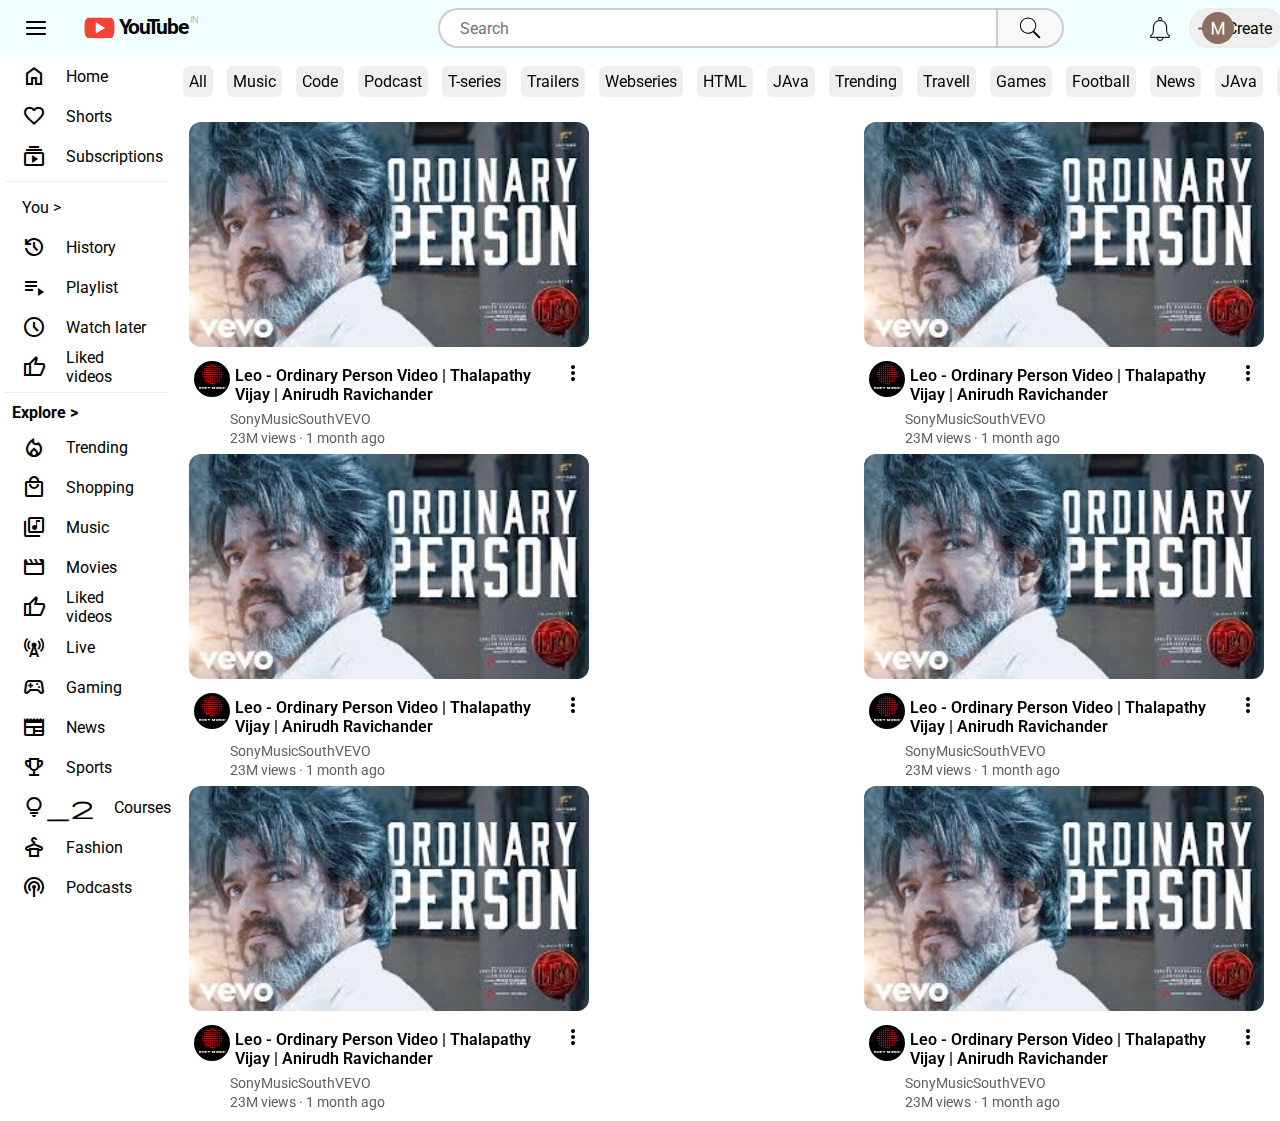
==== index.html @ 0ea6eb8e "first commit" ====
<!DOCTYPE html>
<html lang="en">

<head>
    <meta charset="UTF-8">
    <meta name="viewport" content="width=device-width, initial-scale=1.0">
    <title>Youtube</title>
    <link rel="stylesheet" href="style.css">
    <link href="https://fonts.googleapis.com/css2?family=Roboto:wght@400;700&display=swap" rel="stylesheet">
    <link href="https://fonts.googleapis.com/css2?family=Material+Symbols+Outlined" rel="stylesheet" />

</head>

<body>
    <header>
        <div class="header-top">
            <div class="menu-top">
                <img id="menu-icon" src="images/icons8-menu.svg" alt="menu-icon">
            </div>
            <div class="logo-top">
                <img id="yt-logo-top" src="images/youtube.svg" alt="Youtube">
                <div class="text-yt">
                    <span class="logo-text">Y</span>
                    <span class="logo-char logo-text">ou</span>
                    <span class="logo-char logo-text">T</span>
                    <div class="logo-char logo-text">ube</div>
                    <sup class="logo-text logo-text" id="logo-text-sup">IN</sup>
                </div>
            </div>
            <div class="search-field">
                <form>
                    <input class="search-box" type="input" name="search-box" placeholder="Search">
                    <input class="search-box-icon" type="input" name="search-box-icon" readonly="readonly">
                </form>
            </div>
            <div class="top-btn">
                <form>
                    <input class="voice-search-btn" type="button">
                </form>
            </div>
            <div class="top-btn create-btn-top">
                <button class="create-btn">Create</button>
            </div>
            <div class="top-btn" id="bell-icon">
                <img class="bell-icon" src="images/bell.png" alt="Bell Icon">
            </div>
            <div class="top-btn" id="profile-btn-pos">
                <input class="profile-btn" type="button">
            </div>
        </div>
    </header>

    <div class="main-body">
        <div class="side-bar">
            <div class="side-catogories">
                <div class="side-catogory">
                    <span class="material-symbols-outlined">
                        home
                    </span>
                    <span>Home</span>
                </div>
                <div class="side-catogory">
                    <span class="material-symbols-outlined">
                        favorite
                    </span>
                    <span>Shorts</span>
                </div>
                <div class="side-catogory">
                    <span class="material-symbols-outlined">
                        subscriptions
                    </span>
                    <span>Subscriptions</span>
                </div>
            </div>
            <!-- </div> -->
            </section>
            <hr />
            <!-- <div class="side-bar"> -->
            <div class="side-catogories">
                <div class="side-catogory">
                    <span>You ></span>
                </div>
                <div class="side-catogory">
                    <span class="material-symbols-outlined">
                        history
                    </span>
                    <span>History</span>
                </div>
                <div class="side-catogory">
                    <span class="material-symbols-outlined">
                        playlist_play
                    </span>
                    <span>Playlist</span>
                </div>
                <div class="side-catogory">
                    <span class="material-symbols-outlined">
                        schedule
                    </span>
                    <span>Watch later</span>
                </div>
                <div class="side-catogory">
                    <span class="material-symbols-outlined">
                        thumb_up
                    </span>
                    <span>Liked videos</span>
                </div>
            </div>
            <hr />
            <h4 class="side-title">Explore ></h4>
            <div class="side-catogories">
                <div class="side-catogory">
                    <span class="material-symbols-outlined">
                        local_fire_department
                    </span>
                    <span>Trending </span>
                </div>
                <div class="side-catogory">
                    <span class="material-symbols-outlined">
                        local_mall
                    </span>
                    <span>Shopping</span>
                </div>
                <div class="side-catogory">
                    <span class="material-symbols-outlined">
                        library_music
                    </span>
                    <span>Music</span>
                </div>
                <div class="side-catogory">
                    <span class="material-symbols-outlined">
                        movie
                    </span>
                    <span>Movies</span>
                </div>
                <div class="side-catogory">
                    <span class="material-symbols-outlined">
                        thumb_up
                    </span>
                    <span>Liked videos</span>
                </div>
                <div class="side-catogory">
                    <span class="material-symbols-outlined">
                        cell_tower
                    </span>
                    <span>Live</span>
                </div>
                <div class="side-catogory">
                    <span class="material-symbols-outlined">
                        sports_esports
                    </span>
                    <span>Gaming</span>
                </div>
                <div class="side-catogory">
                    <span class="material-symbols-outlined">
                        newspaper
                    </span>
                    <span>News</span>
                </div>
                <div class="side-catogory">
                    <span class="material-symbols-outlined">
                        trophy
                    </span>
                    <span>Sports</span>
                </div>
                <div class="side-catogory">
                    <span class="material-symbols-outlined">
                        lightbulb_2
                    </span>
                    <span>Courses</span>
                </div>
                <div class="side-catogory">
                    <span class="material-symbols-outlined">
                        styler
                    </span>
                    <span>Fashion</span>
                </div>
                <div class="side-catogory">
                    <span class="material-symbols-outlined">
                        podcasts
                    </span>
                    <span>Podcasts</span>
                </div>
            </div>
        </div>
        <div class="right-main">
            <div class="reccomentation">
                <button class="recc-text">
                    <label for="">All</label>
                </button>
                <button class="recc-text">
                    <label for="">Music</label>
                </button>
                <button class="recc-text">
                    <label for="">Code</label>
                </button>
                <button class="recc-text">
                    <label for="">Podcast</label>
                </button>
                <button class="recc-text">
                    <label for="">T-series</label>
                </button>
                <button class="recc-text">
                    <label for="">Trailers</label>
                </button>
                <button class="recc-text">
                    <label for="">Webseries</label>
                </button>
                <button class="recc-text">
                    <label for="">HTML</label>
                </button>
                <button class="recc-text">
                    <label for="">JAva</label>
                </button>
                <button class="recc-text">
                    <label for="">Trending</label>
                </button>
                <button class="recc-text">
                    <label for="">Travell</label>
                </button>
                <button class="recc-text">
                    <label for="">Games</label>
                </button>
                <button class="recc-text">
                    <label for="">Football</label>
                </button>
                <button class="recc-text">
                    <label for="">News</label>
                </button>
                <button class="recc-text">
                    <label for="">JAva</label>
                </button>
                <button class="recc-text">
                    <label for="">Trending</label>
                </button>
                <button class="recc-text">
                    <label for="">Travell</label>
                </button>
                <button class="recc-text">
                    <label for="">Games</label>
                </button>
                <button class="recc-text">
                    <label for="">Football</label>
                </button>
                <button class="recc-text">
                    <label for="">News</label>
                </button>
            </div>
            <div class="video-main">
                <div class="video-box">
                    <div class="video-thumbnail">
                        <img class="thumbnail" src="images/leo_ord-thumb.jpeg" alt="">
                    </div>
                    <div class="video-description">
                        <div class="video-desc-profile">
                            <img class="channel-icon-video" src="images/sony-prof.jpg" alt="">
                        </div>
                        <div class="video-desc-sec">
                            <div class="video-desc-row1">
                                <div class="title-video">
                                    <span class="title-txt">
                                        Leo - Ordinary Person Video | Thalapathy Vijay | Anirudh Ravichander
                                    </span>
                                </div>
                                <span class="material-symbols-outlined">
                                    more_vert
                                </span>
                            </div>
                            <div class="channel-name-div">
                                <span class="channel-name desc-below">
                                    SonyMusicSouthVEVO
                                </span>
                                <span class="channel-tooltip">
                                    SonyMusicSouthVEVO
                                </span>
                            </div>
                            <div>
                                <span class="view-count desc-below">
                                    23M views
                                </span>
                                <span class="desc-below">
                                    &middot
                                </span>
                                <span class="video-date desc-below">
                                    1 month ago
                                </span>
                            </div>
                        </div>
                    </div>
                </div>
                <div class="video-box">
                    <div class="video-thumbnail">
                        <img class="thumbnail" src="images/leo_ord-thumb.jpeg" alt="">
                    </div>
                    <div class="video-description">
                        <div class="video-desc-profile">
                            <img class="channel-icon-video" src="images/sony-prof.jpg" alt="">
                        </div>
                        <div class="video-desc-sec">
                            <div class="video-desc-row1">
                                <div class="title-video">
                                    <span class="title-txt">
                                        Leo - Ordinary Person Video | Thalapathy Vijay | Anirudh Ravichander
                                    </span>
                                </div>
                                <span class="material-symbols-outlined">
                                    more_vert
                                </span>
                            </div>
                            <div class="channel-name-div">
                                <span class="channel-name desc-below">
                                    SonyMusicSouthVEVO
                                </span>
                                <span class="channel-tooltip">
                                    SonyMusicSouthVEVO
                                </span>
                            </div>
                            <div>
                                <span class="view-count desc-below">
                                    23M views
                                </span>
                                <span class="desc-below">
                                    &middot
                                </span>
                                <span class="video-date desc-below">
                                    1 month ago
                                </span>
                            </div>
                        </div>
                    </div>
                </div>
                <div class="video-box">
                    <div class="video-thumbnail">
                        <img class="thumbnail" src="images/leo_ord-thumb.jpeg" alt="">
                    </div>
                    <div class="video-description">
                        <div class="video-desc-profile">
                            <img class="channel-icon-video" src="images/sony-prof.jpg" alt="">
                        </div>
                        <div class="video-desc-sec">
                            <div class="video-desc-row1">
                                <div class="title-video">
                                    <span class="title-txt">
                                        Leo - Ordinary Person Video | Thalapathy Vijay | Anirudh Ravichander
                                    </span>
                                </div>
                                <span class="material-symbols-outlined">
                                    more_vert
                                </span>
                            </div>
                            <div class="channel-name-div">
                                <span class="channel-name desc-below">
                                    SonyMusicSouthVEVO
                                </span>
                                <span class="channel-tooltip">
                                    SonyMusicSouthVEVO
                                </span>
                            </div>
                            <div>
                                <span class="view-count desc-below">
                                    23M views
                                </span>
                                <span class="desc-below">
                                    &middot
                                </span>
                                <span class="video-date desc-below">
                                    1 month ago
                                </span>
                            </div>
                        </div>
                    </div>
                </div>
                <div class="video-box">
                    <div class="video-thumbnail">
                        <img class="thumbnail" src="images/leo_ord-thumb.jpeg" alt="">
                    </div>
                    <div class="video-description">
                        <div class="video-desc-profile">
                            <img class="channel-icon-video" src="images/sony-prof.jpg" alt="">
                        </div>
                        <div class="video-desc-sec">
                            <div class="video-desc-row1">
                                <div class="title-video">
                                    <span class="title-txt">
                                        Leo - Ordinary Person Video | Thalapathy Vijay | Anirudh Ravichander
                                    </span>
                                </div>
                                <span class="material-symbols-outlined">
                                    more_vert
                                </span>
                            </div>
                            <div class="channel-name-div">
                                <span class="channel-name desc-below">
                                    SonyMusicSouthVEVO
                                </span>
                                <span class="channel-tooltip">
                                    SonyMusicSouthVEVO
                                </span>
                            </div>
                            <div>
                                <span class="view-count desc-below">
                                    23M views
                                </span>
                                <span class="desc-below">
                                    &middot
                                </span>
                                <span class="video-date desc-below">
                                    1 month ago
                                </span>
                            </div>
                        </div>
                    </div>
                </div>
                <div class="video-box">
                    <div class="video-thumbnail">
                        <img class="thumbnail" src="images/leo_ord-thumb.jpeg" alt="">
                    </div>
                    <div class="video-description">
                        <div class="video-desc-profile">
                            <img class="channel-icon-video" src="images/sony-prof.jpg" alt="">
                        </div>
                        <div class="video-desc-sec">
                            <div class="video-desc-row1">
                                <div class="title-video">
                                    <span class="title-txt">
                                        Leo - Ordinary Person Video | Thalapathy Vijay | Anirudh Ravichander
                                    </span>
                                </div>
                                <span class="material-symbols-outlined">
                                    more_vert
                                </span>
                            </div>
                            <div class="channel-name-div">
                                <span class="channel-name desc-below">
                                    SonyMusicSouthVEVO
                                </span>
                                <span class="channel-tooltip">
                                    SonyMusicSouthVEVO
                                </span>
                            </div>
                            <div>
                                <span class="view-count desc-below">
                                    23M views
                                </span>
                                <span class="desc-below">
                                    &middot
                                </span>
                                <span class="video-date desc-below">
                                    1 month ago
                                </span>
                            </div>
                        </div>
                    </div>
                </div>
                <div class="video-box">
                    <div class="video-thumbnail">
                        <img class="thumbnail" src="images/leo_ord-thumb.jpeg" alt="">
                    </div>
                    <div class="video-description">
                        <div class="video-desc-profile">
                            <img class="channel-icon-video" src="images/sony-prof.jpg" alt="">
                        </div>
                        <div class="video-desc-sec">
                            <div class="video-desc-row1">
                                <div class="title-video">
                                    <span class="title-txt">
                                        Leo - Ordinary Person Video | Thalapathy Vijay | Anirudh Ravichander
                                    </span>
                                </div>
                                <span class="material-symbols-outlined">
                                    more_vert
                                </span>
                            </div>
                            <div class="channel-name-div">
                                <span class="channel-name desc-below">
                                    SonyMusicSouthVEVO
                                </span>
                                <span class="channel-tooltip">
                                    SonyMusicSouthVEVO
                                </span>
                            </div>
                            <div>
                                <span class="view-count desc-below">
                                    23M views
                                </span>
                                <span class="desc-below">
                                    &middot
                                </span>
                                <span class="video-date desc-below">
                                    1 month ago
                                </span>
                            </div>
                        </div>
                    </div>
                </div>
            </div>
        </div>
    </div>
</body>

</html>
---- style.css ----
.header-top{
    width: 100%;
    height: 56px;
    background-color: azure;
    display: flex;
}
#menu-icon{
    width: 24px;
    height: 24px;
    padding: 8px;
    margin:8px 16px;
}
#yt-logo-top{
    width: 39px;
    height: 30px;
}

body,*{
    margin: 0;
    padding: 0;
    font-family: Roboto,Trade Gothic, frutiger, and kerning;
}
.logo-text{
    font-family: Roboto,Trade Gothic, frutiger, and kerning;
    font-weight: bold;
    letter-spacing: -1px;
    font-size: 21px;
}
#logo-text-sup{
    font-weight:lighter;
    font-size: 55%;
    margin-left: 2px;
    letter-spacing: 0px;
}
.logo-char{
    font-family: Roboto,Trade Gothic, frutiger, and kerning;
    font-weight: bold;
    letter-spacing: -1px;
    font-size: 21px;
    margin-left: -3px;
}
.logo-top{
    display: flex;
    margin-top: 12px;
    margin-left:8px
}
.text-yt{
    display: flex;
    margin-top:3px
}
.search-field{
    width:732px;
    margin-top:8px;
    margin-left: 165px;
}
.search-box{
    margin-left: 75px;
    width:536px;
    height: 36px;
    border-radius: 40px 0 0 40px;
    border-color: #ccc;
    border-style:solid;
    border-right: none;
    font-size: 16px;
    padding-left: 20px;
}
.search-box-icon{
    width:64px;
    height: 36px;
    position: absolute;
    border-color: #ccc;
    border-style:solid;
    border-radius: 0 40px 40px 0;
    background-color: #f8f8f8;
    background-image: url('images/icons8-search-24.svg');
    background-repeat: no-repeat;
    background-position: center 
}
.top-btn{
    margin-top:8px;
}
.voice-search-btn{
    width: 40px;
    height: 40px;
    border-radius: 40px 40px 40px 40px;
    border-color: #ececec;
    border-style:solid;
    background-image: url('images/mic-svgrepo-com.svg');
    background-repeat: no-repeat;
    background-position: center;
    background-size:20px 20px

}
.create-btn{
    width: 95px;
    height: 40px;
    border-radius: 40px 40px 40px 40px;
    border-style:solid;
    border-color: #ececec;
    background-image: url('images/plus.png');
    background-repeat: no-repeat;
    background-position: 7px;
    background-size:15px 15px;
    text-align: right;
    font-size: 16px;
    padding-right: 10px;
}
.create-btn-top{
    margin-left:153px;
}
.bell-icon{
    width: 24px;
    height: 24px;
    margin-left: 20px;
    margin-top: 5px;
}
#bell-icon{
    position: absolute;
    right: 108px;
    margin-top:12px
}
#profile-btn-pos{
    position: absolute;
    right: 46px;
    margin-top:12px
}
.profile-btn{
    width: 32px;
    height: 32px;
    border-radius: 40px 40px 40px 40px;
    border-style: none;
    background-image: url('images/M_icon.jpg');
    background-repeat: no-repeat;
    background-size: cover;
    float: right
}
.container-side{
    max-width: 16%;
    height: 100%;
}
.side-nav{
    background-color: rgb(125, 150, 136);
    padding: 5px;
}    

.icon-left{
    width: 24px;
    height: 24px;
    
}
.side-link{
    display: block;
    width: 90%;
    height: 40px;
    align-items: center;
    background-color: aliceblue;
    margin: auto;
    background-image: url('images/M_icon.jpg');
    background-repeat: no-repeat;
    background-size: 24px 24px;
    float: left;
    background-position-y: center;
}
.side-item{
    display: block;
    width: 90%;
    height: 40px;
    align-items: center;
    background-color: aliceblue;
    margin: auto;
    background-image: url('images/M_icon.jpg');
    background-repeat: no-repeat;
    background-size: 24px 24px;
    float: left;
    background-position-y: center;    
}

.main-body{
    height: calc(100vh-70px);
    display: flex;
    /* flex-direction: column;  */
     overflow: hidden; 
} 
.side-bar{
    height: 100%;
    width:230px;
    background-color: white;
    overflow-y: scroll;
}
.side-catogories{
    width: 100%;
    display: flex;
    flex-direction: column;
    
}
.side-catogory{
    display: flex;
    align-items: center;
    height: 40px;
    padding: 0px 12px;
}
h4{
    font-family: inherit;
    align-items: center;
    padding: 5px 12px;
}
hr{
   height: 1px;
    background-color: #ececec;
    margin: 5px;
    border: none;
}
.side-catogory span{
    padding: 10px;
}
.side-catogory:hover{
    background-color: #ececec;
    border-radius: 10px 10px 10px 10px;
    border-style:solid;
    border-color: #ececec;
    cursor: pointer;
}
.side-bar::-webkit-scrollbar {
    width: 8px; 
}

.side-bar::-webkit-scrollbar-track {
    background: transparent;
}

.side-bar::-webkit-scrollbar-thumb {
    background-color: gray;
    border-right: none;
    border-left: none;
}
.side-bar::-webkit-scrollbar-track-piece{
    background: transparent;
}
.right-main{
    justify-content: flex-start;
    overflow: hidden;
}
.reccomentation{
    width: 100%;
    height: 50px;
    align-items: center;
    overflow: auto;
    white-space: nowrap;
    
}
.recc-text{
    height: auto;
    align-items: center;
    font-size: 16px;
    text-wrap: wrap;
    padding: 6px;
    border-radius: 6px;
    border-color:#ececec ;
    border-style: none;
    margin-left: 10px;
    margin-top: 10px;
}
.reccomentation::-webkit-scrollbar {
    display: none;
}
.recc-text:hover{
    background-color: #ececed
}
.video-box{
    display: flex;
    flex-direction: column;
    width: 400px;
    height: 300px;
    padding: 16px;
}
.video-main{
    position: absolute;
    display: flex;
    flex-direction: row;
    flex-wrap: wrap;
    justify-content:space-between;
}
.thumbnail{
    width: 100%;
    height:225px;
    border-radius: 12px;
}
.video-description{
    display: flex;
    flex-direction: row;
    padding: 10px 2px 10px 5px ;
}
.video-desc-sec{
    display: flex;
    flex-direction: column;
}
.channel-icon-video{
    width: 36px;
    height: 36px;
    border-radius: 50%;
}
.video-desc-row1{
    width: 100%;
    display: flex;
    flex-direction: row;
}
.title-video{
    width: 90%;
    flex-wrap: wrap;
    padding:5px;
}
.title-txt{
    font-size: 16px;
    font-weight:600;
    color: black;
}
.desc-below{
    font-size: 14px;
    color: #606060;
}
.channel-name{
    cursor: pointer;
}
.channel-tooltip{
    visibility: hidden;
    background-color: #606060;
    color: #fff;
    text-align: center;
    border-radius: 6px;
    padding: 5px 5px;
    position: relative;
    bottom: 80px;
    left:-150px;
    z-index: 1;
}
.channel-name-div:hover .channel-tooltip{
    visibility: visible;
}
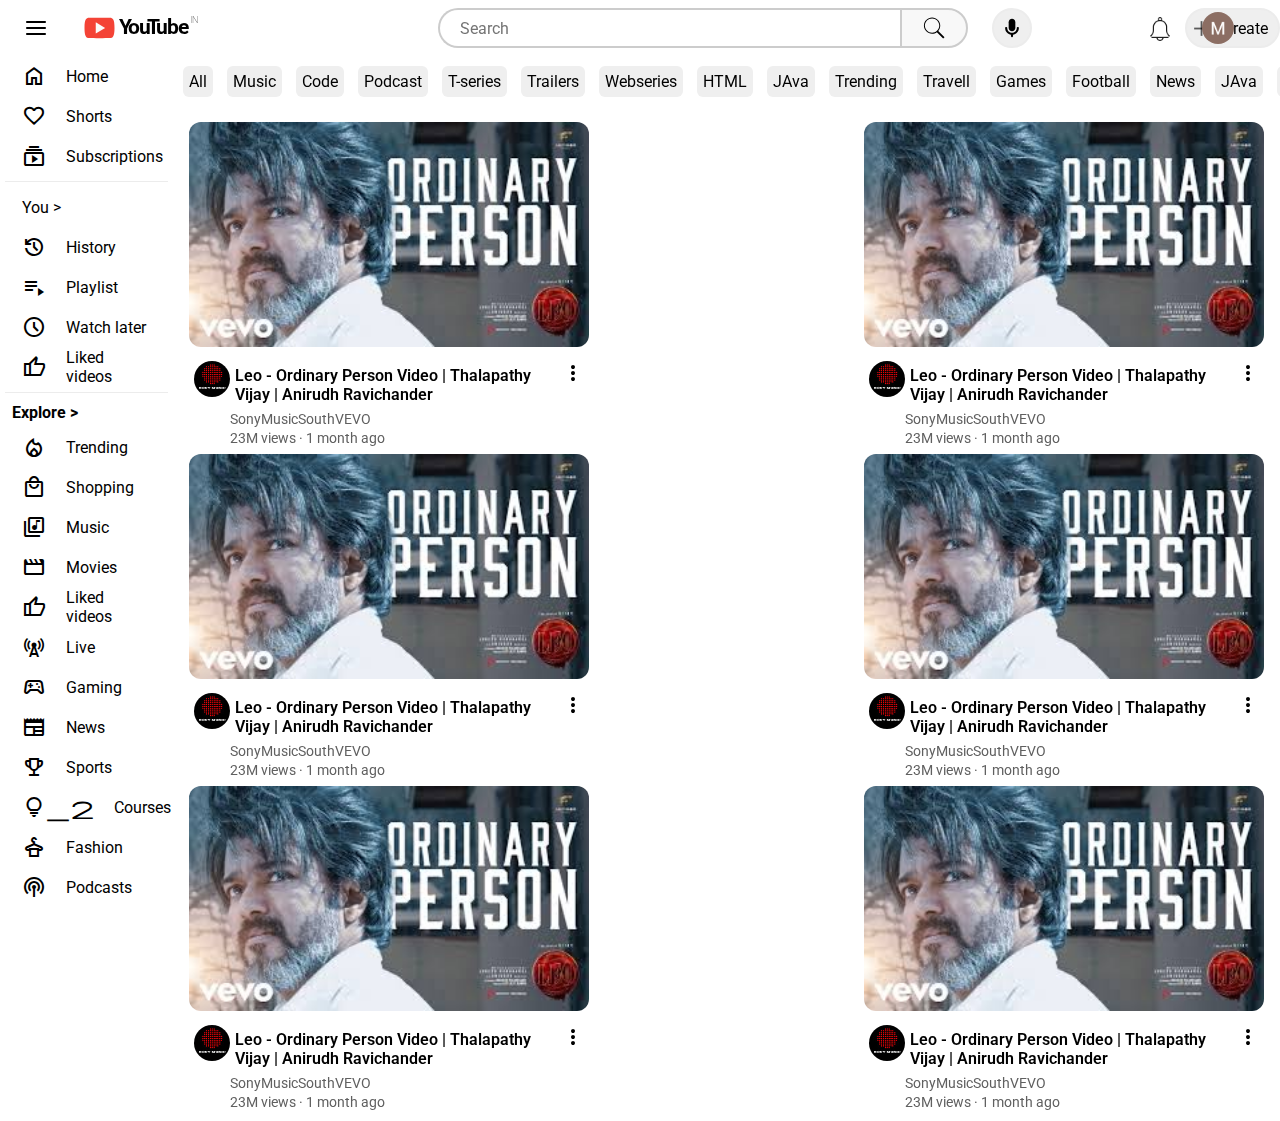
==== commit a6c98e80: "style changes hover" ====
--- a/index.html
+++ b/index.html
@@ -29,23 +29,23 @@
             </div>
             <div class="search-field">
                 <form>
-                    <input class="search-box" type="input" name="search-box" placeholder="Search">
-                    <input class="search-box-icon" type="input" name="search-box-icon" readonly="readonly">
+                    <input class="search-box" type="text" name="search-box" placeholder="Search">
+                    <input class="search-box-icon" type="text" name="search-box-icon" readonly="readonly">
                 </form>
             </div>
             <div class="top-btn">
                 <form>
-                    <input class="voice-search-btn" type="button">
+                    <input class="voice-search-btn top-btn-action" type="button">
                 </form>
             </div>
-            <div class="top-btn create-btn-top">
-                <button class="create-btn">Create</button>
+            <div class="top-btn create-btn-top ">
+                <button class="create-btn top-btn-action">Create</button>
             </div>
             <div class="top-btn" id="bell-icon">
-                <img class="bell-icon" src="images/bell.png" alt="Bell Icon">
+                <img class="bell-icon top-btn-action" src="images/bell.png" alt="Bell Icon">
             </div>
             <div class="top-btn" id="profile-btn-pos">
-                <input class="profile-btn" type="button">
+                <input class="profile-btn top-btn-action" type="button">
             </div>
         </div>
     </header>
@@ -185,64 +185,64 @@
         <div class="right-main">
             <div class="reccomentation">
                 <button class="recc-text">
-                    <label for="">All</label>
-                </button>
-                <button class="recc-text">
-                    <label for="">Music</label>
-                </button>
-                <button class="recc-text">
-                    <label for="">Code</label>
-                </button>
-                <button class="recc-text">
-                    <label for="">Podcast</label>
-                </button>
-                <button class="recc-text">
-                    <label for="">T-series</label>
-                </button>
-                <button class="recc-text">
-                    <label for="">Trailers</label>
-                </button>
-                <button class="recc-text">
-                    <label for="">Webseries</label>
-                </button>
-                <button class="recc-text">
-                    <label for="">HTML</label>
-                </button>
-                <button class="recc-text">
-                    <label for="">JAva</label>
-                </button>
-                <button class="recc-text">
-                    <label for="">Trending</label>
-                </button>
-                <button class="recc-text">
-                    <label for="">Travell</label>
-                </button>
-                <button class="recc-text">
-                    <label for="">Games</label>
-                </button>
-                <button class="recc-text">
-                    <label for="">Football</label>
-                </button>
-                <button class="recc-text">
-                    <label for="">News</label>
-                </button>
-                <button class="recc-text">
-                    <label for="">JAva</label>
-                </button>
-                <button class="recc-text">
-                    <label for="">Trending</label>
-                </button>
-                <button class="recc-text">
-                    <label for="">Travell</label>
-                </button>
-                <button class="recc-text">
-                    <label for="">Games</label>
-                </button>
-                <button class="recc-text">
-                    <label for="">Football</label>
-                </button>
-                <button class="recc-text">
-                    <label for="">News</label>
+                    <label>All</label>
+                </button>
+                <button class="recc-text">
+                    <label>Music</label>
+                </button>
+                <button class="recc-text">
+                    <label>Code</label>
+                </button>
+                <button class="recc-text">
+                    <label>Podcast</label>
+                </button>
+                <button class="recc-text">
+                    <label>T-series</label>
+                </button>
+                <button class="recc-text">
+                    <label>Trailers</label>
+                </button>
+                <button class="recc-text">
+                    <label>Webseries</label>
+                </button>
+                <button class="recc-text">
+                    <label>HTML</label>
+                </button>
+                <button class="recc-text">
+                    <label>JAva</label>
+                </button>
+                <button class="recc-text">
+                    <label>Trending</label>
+                </button>
+                <button class="recc-text">
+                    <label>Travell</label>
+                </button>
+                <button class="recc-text">
+                    <label>Games</label>
+                </button>
+                <button class="recc-text">
+                    <label>Football</label>
+                </button>
+                <button class="recc-text">
+                    <label>News</label>
+                </button>
+                <button class="recc-text">
+                    <label>JAva</label>
+                </button>
+                <button class="recc-text">
+                    <label>Trending</label>
+                </button>
+                <button class="recc-text">
+                    <label>Travell</label>
+                </button>
+                <button class="recc-text">
+                    <label>Games</label>
+                </button>
+                <button class="recc-text">
+                    <label>Football</label>
+                </button>
+                <button class="recc-text">
+                    <label>News</label>
                 </button>
             </div>
             <div class="video-main">
--- a/style.css
+++ b/style.css
@@ -1,7 +1,14 @@
+header{
+    position: fixed;
+    z-index: 2;
+    width: 100%;
+    top: 0;
+}
 .header-top{
     width: 100%;
     height: 56px;
-    background-color: azure;
+    background-color: rgba(255, 255, 255, 0.9); 
+    backdrop-filter: blur(30px);
     display: flex;
 }
 #menu-icon{
@@ -19,6 +26,7 @@
     margin: 0;
     padding: 0;
     font-family: Roboto,Trade Gothic, frutiger, and kerning;
+    
 }
 .logo-text{
     font-family: Roboto,Trade Gothic, frutiger, and kerning;
@@ -48,6 +56,11 @@
     display: flex;
     margin-top:3px
 }
+#menu-icon:hover{
+    cursor: pointer;
+    background-color: #ececec;
+    border-radius: 40px 40px 40px 40px;
+}
 .search-field{
     width:732px;
     margin-top:8px;
@@ -55,7 +68,8 @@
 }
 .search-box{
     margin-left: 75px;
-    width:536px;
+    /* width:536px; */
+    width:70%;
     height: 36px;
     border-radius: 40px 0 0 40px;
     border-color: #ccc;
@@ -63,6 +77,12 @@
     border-right: none;
     font-size: 16px;
     padding-left: 20px;
+    position: relative;
+}
+@media screen and (max-width: 600px){
+    .search-box{
+        width:536px;
+    }
 }
 .search-box-icon{
     width:64px;
@@ -76,8 +96,16 @@
     background-repeat: no-repeat;
     background-position: center 
 }
+.search-box-icon:hover{
+    cursor: pointer;
+    background-color: #ececec;
+}
 .top-btn{
     margin-top:8px;
+}
+.top-btn-action:hover{
+    cursor: pointer;
+    background-color: #ececec;
 }
 .voice-search-btn{
     width: 40px;
@@ -113,6 +141,7 @@
     height: 24px;
     margin-left: 20px;
     margin-top: 5px;
+    border-radius: 40px 40px 40px 40px;
 }
 #bell-icon{
     position: absolute;
@@ -180,6 +209,7 @@
     display: flex;
     /* flex-direction: column;  */
      overflow: hidden; 
+     margin-top: 56px;
 } 
 .side-bar{
     height: 100%;
@@ -246,6 +276,7 @@
     align-items: center;
     overflow: auto;
     white-space: nowrap;
+    position: relative;
     
 }
 .recc-text{
@@ -264,7 +295,10 @@
     display: none;
 }
 .recc-text:hover{
-    background-color: #ececed
+    background-color: #ececed;
+}
+.recc-text label:hover{
+    cursor: pointer;
 }
 .video-box{
     display: flex;
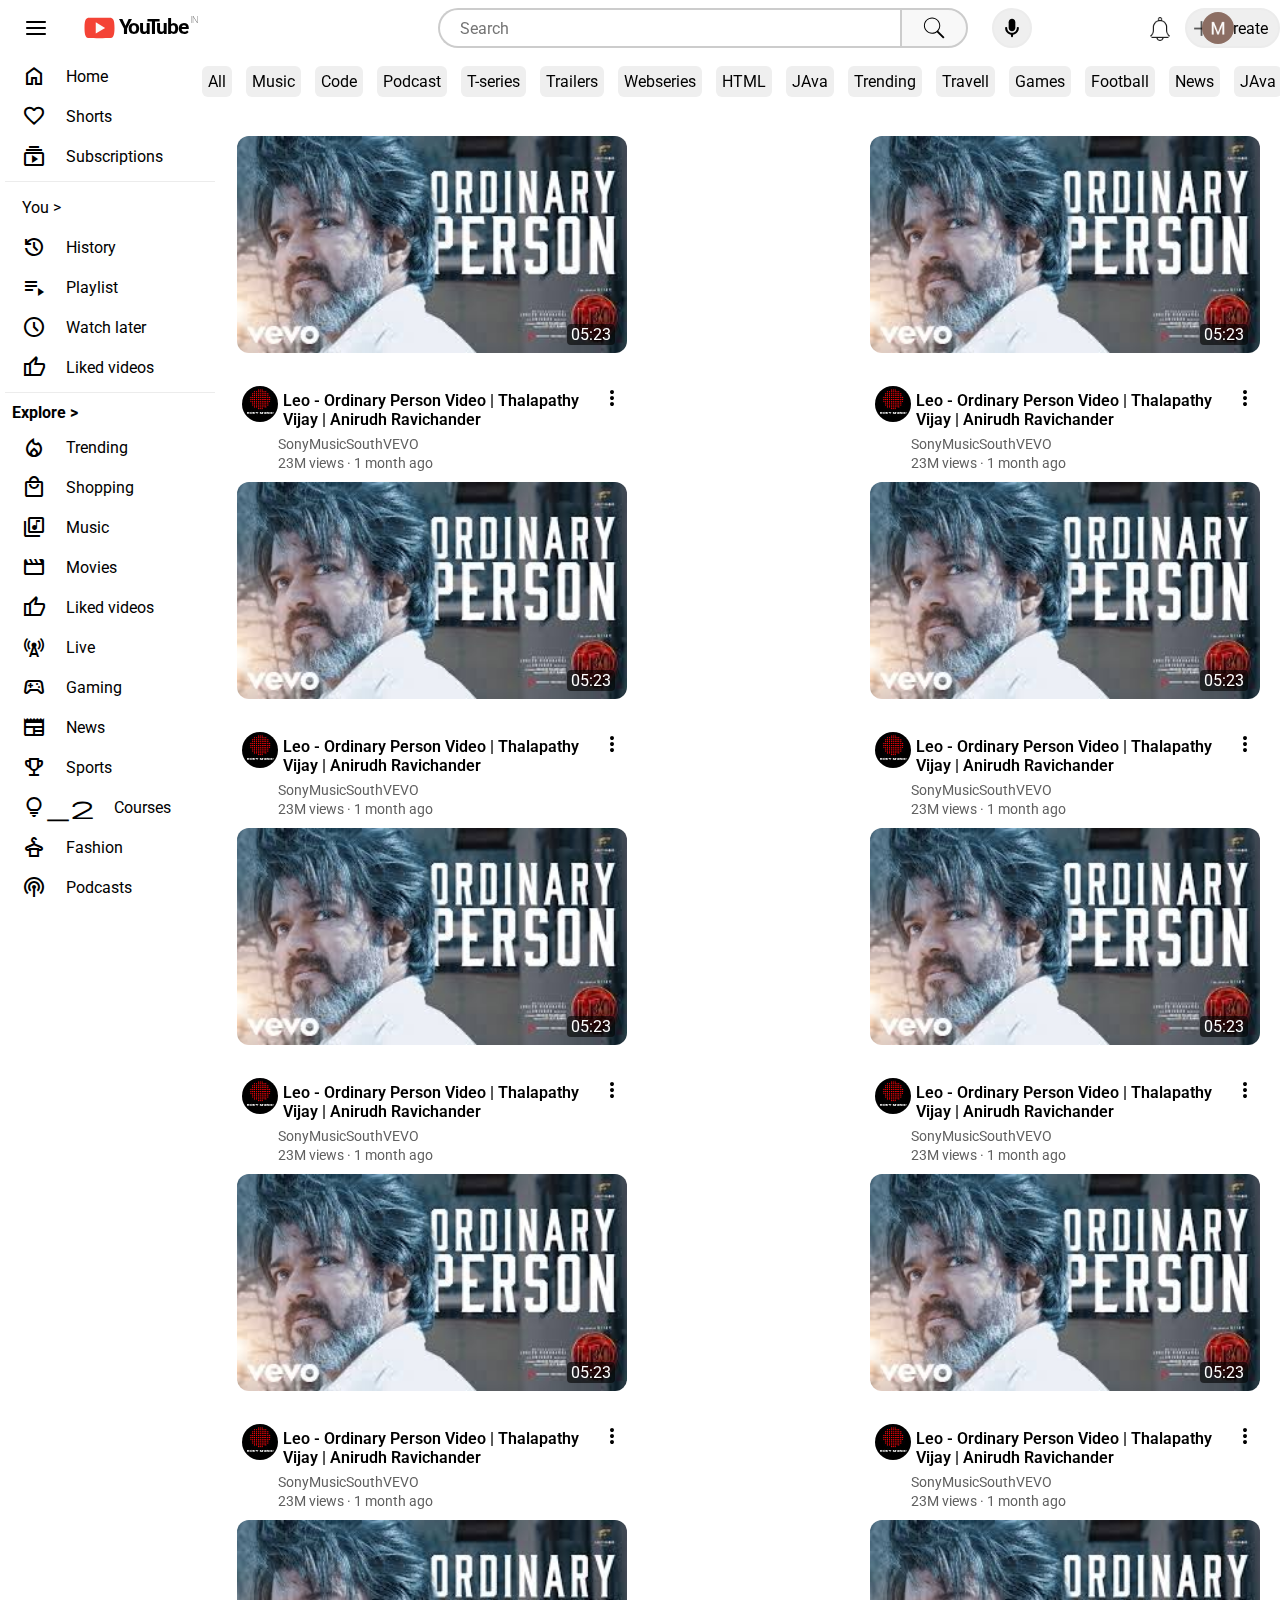
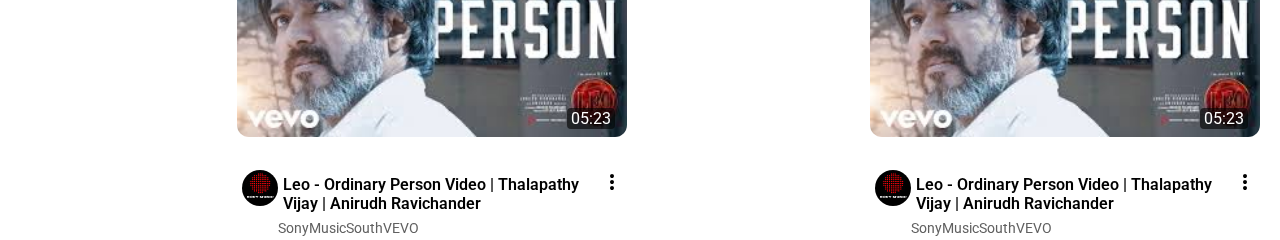
==== commit af0b5fd0: "added timestap of video and scroll" ====
--- a/index.html
+++ b/index.html
@@ -6,6 +6,7 @@
     <meta name="viewport" content="width=device-width, initial-scale=1.0">
     <title>Youtube</title>
     <link rel="stylesheet" href="style.css">
+    <link rel="icon" type="image/x-icon" href="./images/youtube.svg">
     <link href="https://fonts.googleapis.com/css2?family=Roboto:wght@400;700&display=swap" rel="stylesheet">
     <link href="https://fonts.googleapis.com/css2?family=Material+Symbols+Outlined" rel="stylesheet" />
 
@@ -244,216 +245,419 @@
                 <button class="recc-text">
                     <label>News</label>
                 </button>
+                <button class="recc-text">
+                    <label>Football</label>
+                </button>
+                <button class="recc-text">
+                    <label>News</label>
+                </button>
+                <button class="recc-text">
+                    <label>JAva</label>
+                </button>
             </div>
             <div class="video-main">
                 <div class="video-box">
                     <div class="video-thumbnail">
                         <img class="thumbnail" src="images/leo_ord-thumb.jpeg" alt="">
-                    </div>
-                    <div class="video-description">
-                        <div class="video-desc-profile">
-                            <img class="channel-icon-video" src="images/sony-prof.jpg" alt="">
-                        </div>
-                        <div class="video-desc-sec">
-                            <div class="video-desc-row1">
-                                <div class="title-video">
-                                    <span class="title-txt">
-                                        Leo - Ordinary Person Video | Thalapathy Vijay | Anirudh Ravichander
-                                    </span>
-                                </div>
-                                <span class="material-symbols-outlined">
-                                    more_vert
-                                </span>
-                            </div>
-                            <div class="channel-name-div">
-                                <span class="channel-name desc-below">
-                                    SonyMusicSouthVEVO
-                                </span>
-                                <span class="channel-tooltip">
-                                    SonyMusicSouthVEVO
-                                </span>
-                            </div>
-                            <div>
-                                <span class="view-count desc-below">
-                                    23M views
-                                </span>
-                                <span class="desc-below">
-                                    &middot
-                                </span>
-                                <span class="video-date desc-below">
-                                    1 month ago
-                                </span>
-                            </div>
-                        </div>
-                    </div>
-                </div>
-                <div class="video-box">
-                    <div class="video-thumbnail">
-                        <img class="thumbnail" src="images/leo_ord-thumb.jpeg" alt="">
-                    </div>
-                    <div class="video-description">
-                        <div class="video-desc-profile">
-                            <img class="channel-icon-video" src="images/sony-prof.jpg" alt="">
-                        </div>
-                        <div class="video-desc-sec">
-                            <div class="video-desc-row1">
-                                <div class="title-video">
-                                    <span class="title-txt">
-                                        Leo - Ordinary Person Video | Thalapathy Vijay | Anirudh Ravichander
-                                    </span>
-                                </div>
-                                <span class="material-symbols-outlined">
-                                    more_vert
-                                </span>
-                            </div>
-                            <div class="channel-name-div">
-                                <span class="channel-name desc-below">
-                                    SonyMusicSouthVEVO
-                                </span>
-                                <span class="channel-tooltip">
-                                    SonyMusicSouthVEVO
-                                </span>
-                            </div>
-                            <div>
-                                <span class="view-count desc-below">
-                                    23M views
-                                </span>
-                                <span class="desc-below">
-                                    &middot
-                                </span>
-                                <span class="video-date desc-below">
-                                    1 month ago
-                                </span>
-                            </div>
-                        </div>
-                    </div>
-                </div>
-                <div class="video-box">
-                    <div class="video-thumbnail">
-                        <img class="thumbnail" src="images/leo_ord-thumb.jpeg" alt="">
-                    </div>
-                    <div class="video-description">
-                        <div class="video-desc-profile">
-                            <img class="channel-icon-video" src="images/sony-prof.jpg" alt="">
-                        </div>
-                        <div class="video-desc-sec">
-                            <div class="video-desc-row1">
-                                <div class="title-video">
-                                    <span class="title-txt">
-                                        Leo - Ordinary Person Video | Thalapathy Vijay | Anirudh Ravichander
-                                    </span>
-                                </div>
-                                <span class="material-symbols-outlined">
-                                    more_vert
-                                </span>
-                            </div>
-                            <div class="channel-name-div">
-                                <span class="channel-name desc-below">
-                                    SonyMusicSouthVEVO
-                                </span>
-                                <span class="channel-tooltip">
-                                    SonyMusicSouthVEVO
-                                </span>
-                            </div>
-                            <div>
-                                <span class="view-count desc-below">
-                                    23M views
-                                </span>
-                                <span class="desc-below">
-                                    &middot
-                                </span>
-                                <span class="video-date desc-below">
-                                    1 month ago
-                                </span>
-                            </div>
-                        </div>
-                    </div>
-                </div>
-                <div class="video-box">
-                    <div class="video-thumbnail">
-                        <img class="thumbnail" src="images/leo_ord-thumb.jpeg" alt="">
-                    </div>
-                    <div class="video-description">
-                        <div class="video-desc-profile">
-                            <img class="channel-icon-video" src="images/sony-prof.jpg" alt="">
-                        </div>
-                        <div class="video-desc-sec">
-                            <div class="video-desc-row1">
-                                <div class="title-video">
-                                    <span class="title-txt">
-                                        Leo - Ordinary Person Video | Thalapathy Vijay | Anirudh Ravichander
-                                    </span>
-                                </div>
-                                <span class="material-symbols-outlined">
-                                    more_vert
-                                </span>
-                            </div>
-                            <div class="channel-name-div">
-                                <span class="channel-name desc-below">
-                                    SonyMusicSouthVEVO
-                                </span>
-                                <span class="channel-tooltip">
-                                    SonyMusicSouthVEVO
-                                </span>
-                            </div>
-                            <div>
-                                <span class="view-count desc-below">
-                                    23M views
-                                </span>
-                                <span class="desc-below">
-                                    &middot
-                                </span>
-                                <span class="video-date desc-below">
-                                    1 month ago
-                                </span>
-                            </div>
-                        </div>
-                    </div>
-                </div>
-                <div class="video-box">
-                    <div class="video-thumbnail">
-                        <img class="thumbnail" src="images/leo_ord-thumb.jpeg" alt="">
-                    </div>
-                    <div class="video-description">
-                        <div class="video-desc-profile">
-                            <img class="channel-icon-video" src="images/sony-prof.jpg" alt="">
-                        </div>
-                        <div class="video-desc-sec">
-                            <div class="video-desc-row1">
-                                <div class="title-video">
-                                    <span class="title-txt">
-                                        Leo - Ordinary Person Video | Thalapathy Vijay | Anirudh Ravichander
-                                    </span>
-                                </div>
-                                <span class="material-symbols-outlined">
-                                    more_vert
-                                </span>
-                            </div>
-                            <div class="channel-name-div">
-                                <span class="channel-name desc-below">
-                                    SonyMusicSouthVEVO
-                                </span>
-                                <span class="channel-tooltip">
-                                    SonyMusicSouthVEVO
-                                </span>
-                            </div>
-                            <div>
-                                <span class="view-count desc-below">
-                                    23M views
-                                </span>
-                                <span class="desc-below">
-                                    &middot
-                                </span>
-                                <span class="video-date desc-below">
-                                    1 month ago
-                                </span>
-                            </div>
-                        </div>
-                    </div>
-                </div>
-                <div class="video-box">
-                    <div class="video-thumbnail">
-                        <img class="thumbnail" src="images/leo_ord-thumb.jpeg" alt="">
+                        <div class="video-duration">
+                            <span class="video-duration-text">05:23</span>
+                        </div>
+                    </div>
+                    <div class="video-description">
+                        <div class="video-desc-profile">
+                            <img class="channel-icon-video" src="images/sony-prof.jpg" alt="">
+                        </div>
+                        <div class="video-desc-sec">
+                            <div class="video-desc-row1">
+                                <div class="title-video">
+                                    <span class="title-txt">
+                                        Leo - Ordinary Person Video | Thalapathy Vijay | Anirudh Ravichander
+                                    </span>
+                                </div>
+                                <span class="material-symbols-outlined">
+                                    more_vert
+                                </span>
+                            </div>
+                            <div class="channel-name-div">
+                                <span class="channel-name desc-below">
+                                    SonyMusicSouthVEVO
+                                </span>
+                                <span class="channel-tooltip">
+                                    SonyMusicSouthVEVO
+                                </span>
+                            </div>
+                            <div>
+                                <span class="view-count desc-below">
+                                    23M views
+                                </span>
+                                <span class="desc-below">
+                                    &middot
+                                </span>
+                                <span class="video-date desc-below">
+                                    1 month ago
+                                </span>
+                            </div>
+                        </div>
+                    </div>
+                </div>
+                <div class="video-box">
+                    <div class="video-thumbnail">
+                        <img class="thumbnail" src="images/leo_ord-thumb.jpeg" alt="">
+                        <div class="video-duration">
+                            <span class="video-duration-text">05:23</span>
+                        </div>
+                    </div>
+                    <div class="video-description">
+                        <div class="video-desc-profile">
+                            <img class="channel-icon-video" src="images/sony-prof.jpg" alt="">
+                        </div>
+                        <div class="video-desc-sec">
+                            <div class="video-desc-row1">
+                                <div class="title-video">
+                                    <span class="title-txt">
+                                        Leo - Ordinary Person Video | Thalapathy Vijay | Anirudh Ravichander
+                                    </span>
+                                </div>
+                                <span class="material-symbols-outlined">
+                                    more_vert
+                                </span>
+                            </div>
+                            <div class="channel-name-div">
+                                <span class="channel-name desc-below">
+                                    SonyMusicSouthVEVO
+                                </span>
+                                <span class="channel-tooltip">
+                                    SonyMusicSouthVEVO
+                                </span>
+                            </div>
+                            <div>
+                                <span class="view-count desc-below">
+                                    23M views
+                                </span>
+                                <span class="desc-below">
+                                    &middot
+                                </span>
+                                <span class="video-date desc-below">
+                                    1 month ago
+                                </span>
+                            </div>
+                        </div>
+                    </div>
+                </div>
+                <div class="video-box">
+                    <div class="video-thumbnail">
+                        <img class="thumbnail" src="images/leo_ord-thumb.jpeg" alt="">
+                        <div class="video-duration">
+                            <span class="video-duration-text">05:23</span>
+                        </div>
+                    </div>
+                    <div class="video-description">
+                        <div class="video-desc-profile">
+                            <img class="channel-icon-video" src="images/sony-prof.jpg" alt="">
+                        </div>
+                        <div class="video-desc-sec">
+                            <div class="video-desc-row1">
+                                <div class="title-video">
+                                    <span class="title-txt">
+                                        Leo - Ordinary Person Video | Thalapathy Vijay | Anirudh Ravichander
+                                    </span>
+                                </div>
+                                <span class="material-symbols-outlined">
+                                    more_vert
+                                </span>
+                            </div>
+                            <div class="channel-name-div">
+                                <span class="channel-name desc-below">
+                                    SonyMusicSouthVEVO
+                                </span>
+                                <span class="channel-tooltip">
+                                    SonyMusicSouthVEVO
+                                </span>
+                            </div>
+                            <div>
+                                <span class="view-count desc-below">
+                                    23M views
+                                </span>
+                                <span class="desc-below">
+                                    &middot
+                                </span>
+                                <span class="video-date desc-below">
+                                    1 month ago
+                                </span>
+                            </div>
+                        </div>
+                    </div>
+                </div>
+                <div class="video-box">
+                    <div class="video-thumbnail">
+                        <img class="thumbnail" src="images/leo_ord-thumb.jpeg" alt="">
+                        <div class="video-duration">
+                            <span class="video-duration-text">05:23</span>
+                        </div>
+                    </div>
+                    <div class="video-description">
+                        <div class="video-desc-profile">
+                            <img class="channel-icon-video" src="images/sony-prof.jpg" alt="">
+                        </div>
+                        <div class="video-desc-sec">
+                            <div class="video-desc-row1">
+                                <div class="title-video">
+                                    <span class="title-txt">
+                                        Leo - Ordinary Person Video | Thalapathy Vijay | Anirudh Ravichander
+                                    </span>
+                                </div>
+                                <span class="material-symbols-outlined">
+                                    more_vert
+                                </span>
+                            </div>
+                            <div class="channel-name-div">
+                                <span class="channel-name desc-below">
+                                    SonyMusicSouthVEVO
+                                </span>
+                                <span class="channel-tooltip">
+                                    SonyMusicSouthVEVO
+                                </span>
+                            </div>
+                            <div>
+                                <span class="view-count desc-below">
+                                    23M views
+                                </span>
+                                <span class="desc-below">
+                                    &middot
+                                </span>
+                                <span class="video-date desc-below">
+                                    1 month ago
+                                </span>
+                            </div>
+                        </div>
+                    </div>
+                </div>
+                <div class="video-box">
+                    <div class="video-thumbnail">
+                        <img class="thumbnail" src="images/leo_ord-thumb.jpeg" alt="">
+                        <div class="video-duration">
+                            <span class="video-duration-text">05:23</span>
+                        </div>
+                    </div>
+                    <div class="video-description">
+                        <div class="video-desc-profile">
+                            <img class="channel-icon-video" src="images/sony-prof.jpg" alt="">
+                        </div>
+                        <div class="video-desc-sec">
+                            <div class="video-desc-row1">
+                                <div class="title-video">
+                                    <span class="title-txt">
+                                        Leo - Ordinary Person Video | Thalapathy Vijay | Anirudh Ravichander
+                                    </span>
+                                </div>
+                                <span class="material-symbols-outlined">
+                                    more_vert
+                                </span>
+                            </div>
+                            <div class="channel-name-div">
+                                <span class="channel-name desc-below">
+                                    SonyMusicSouthVEVO
+                                </span>
+                                <span class="channel-tooltip">
+                                    SonyMusicSouthVEVO
+                                </span>
+                            </div>
+                            <div>
+                                <span class="view-count desc-below">
+                                    23M views
+                                </span>
+                                <span class="desc-below">
+                                    &middot
+                                </span>
+                                <span class="video-date desc-below">
+                                    1 month ago
+                                </span>
+                            </div>
+                        </div>
+                    </div>
+                </div>
+                <div class="video-box">
+                    <div class="video-thumbnail">
+                        <img class="thumbnail" src="images/leo_ord-thumb.jpeg" alt="">
+                        <div class="video-duration">
+                            <span class="video-duration-text">05:23</span>
+                        </div>
+                    </div>
+                    <div class="video-description">
+                        <div class="video-desc-profile">
+                            <img class="channel-icon-video" src="images/sony-prof.jpg" alt="">
+                        </div>
+                        <div class="video-desc-sec">
+                            <div class="video-desc-row1">
+                                <div class="title-video">
+                                    <span class="title-txt">
+                                        Leo - Ordinary Person Video | Thalapathy Vijay | Anirudh Ravichander
+                                    </span>
+                                </div>
+                                <span class="material-symbols-outlined">
+                                    more_vert
+                                </span>
+                            </div>
+                            <div class="channel-name-div">
+                                <span class="channel-name desc-below">
+                                    SonyMusicSouthVEVO
+                                </span>
+                                <span class="channel-tooltip">
+                                    SonyMusicSouthVEVO
+                                </span>
+                            </div>
+                            <div>
+                                <span class="view-count desc-below">
+                                    23M views
+                                </span>
+                                <span class="desc-below">
+                                    &middot
+                                </span>
+                                <span class="video-date desc-below">
+                                    1 month ago
+                                </span>
+                            </div>
+                        </div>
+                    </div>
+                </div>
+                <div class="video-box">
+                    <div class="video-thumbnail">
+                        <img class="thumbnail" src="images/leo_ord-thumb.jpeg" alt="">
+                        <div class="video-duration">
+                            <span class="video-duration-text">05:23</span>
+                        </div>
+                    </div>
+                    <div class="video-description">
+                        <div class="video-desc-profile">
+                            <img class="channel-icon-video" src="images/sony-prof.jpg" alt="">
+                        </div>
+                        <div class="video-desc-sec">
+                            <div class="video-desc-row1">
+                                <div class="title-video">
+                                    <span class="title-txt">
+                                        Leo - Ordinary Person Video | Thalapathy Vijay | Anirudh Ravichander
+                                    </span>
+                                </div>
+                                <span class="material-symbols-outlined">
+                                    more_vert
+                                </span>
+                            </div>
+                            <div class="channel-name-div">
+                                <span class="channel-name desc-below">
+                                    SonyMusicSouthVEVO
+                                </span>
+                                <span class="channel-tooltip">
+                                    SonyMusicSouthVEVO
+                                </span>
+                            </div>
+                            <div>
+                                <span class="view-count desc-below">
+                                    23M views
+                                </span>
+                                <span class="desc-below">
+                                    &middot
+                                </span>
+                                <span class="video-date desc-below">
+                                    1 month ago
+                                </span>
+                            </div>
+                        </div>
+                    </div>
+                </div>
+                <div class="video-box">
+                    <div class="video-thumbnail">
+                        <img class="thumbnail" src="images/leo_ord-thumb.jpeg" alt="">
+                        <div class="video-duration">
+                            <span class="video-duration-text">05:23</span>
+                        </div>
+                    </div>
+                    <div class="video-description">
+                        <div class="video-desc-profile">
+                            <img class="channel-icon-video" src="images/sony-prof.jpg" alt="">
+                        </div>
+                        <div class="video-desc-sec">
+                            <div class="video-desc-row1">
+                                <div class="title-video">
+                                    <span class="title-txt">
+                                        Leo - Ordinary Person Video | Thalapathy Vijay | Anirudh Ravichander
+                                    </span>
+                                </div>
+                                <span class="material-symbols-outlined">
+                                    more_vert
+                                </span>
+                            </div>
+                            <div class="channel-name-div">
+                                <span class="channel-name desc-below">
+                                    SonyMusicSouthVEVO
+                                </span>
+                                <span class="channel-tooltip">
+                                    SonyMusicSouthVEVO
+                                </span>
+                            </div>
+                            <div>
+                                <span class="view-count desc-below">
+                                    23M views
+                                </span>
+                                <span class="desc-below">
+                                    &middot
+                                </span>
+                                <span class="video-date desc-below">
+                                    1 month ago
+                                </span>
+                            </div>
+                        </div>
+                    </div>
+                </div>
+                <div class="video-box">
+                    <div class="video-thumbnail">
+                        <img class="thumbnail" src="images/leo_ord-thumb.jpeg" alt="">
+                        <div class="video-duration">
+                            <span class="video-duration-text">05:23</span>
+                        </div>
+                    </div>
+                    <div class="video-description">
+                        <div class="video-desc-profile">
+                            <img class="channel-icon-video" src="images/sony-prof.jpg" alt="">
+                        </div>
+                        <div class="video-desc-sec">
+                            <div class="video-desc-row1">
+                                <div class="title-video">
+                                    <span class="title-txt">
+                                        Leo - Ordinary Person Video | Thalapathy Vijay | Anirudh Ravichander
+                                    </span>
+                                </div>
+                                <span class="material-symbols-outlined">
+                                    more_vert
+                                </span>
+                            </div>
+                            <div class="channel-name-div">
+                                <span class="channel-name desc-below">
+                                    SonyMusicSouthVEVO
+                                </span>
+                                <span class="channel-tooltip">
+                                    SonyMusicSouthVEVO
+                                </span>
+                            </div>
+                            <div>
+                                <span class="view-count desc-below">
+                                    23M views
+                                </span>
+                                <span class="desc-below">
+                                    &middot
+                                </span>
+                                <span class="video-date desc-below">
+                                    1 month ago
+                                </span>
+                            </div>
+                        </div>
+                    </div>
+                </div>
+                <div class="video-box">
+                    <div class="video-thumbnail">
+                        <img class="thumbnail" src="images/leo_ord-thumb.jpeg" alt="">
+                        <div class="video-duration">
+                            <span class="video-duration-text">05:23</span>
+                        </div>
                     </div>
                     <div class="video-description">
                         <div class="video-desc-profile">
--- a/style.css
+++ b/style.css
@@ -1,159 +1,180 @@
-header{
+header {
     position: fixed;
     z-index: 2;
     width: 100%;
     top: 0;
 }
-.header-top{
+
+.header-top {
     width: 100%;
     height: 56px;
-    background-color: rgba(255, 255, 255, 0.9); 
+    background-color: rgba(255, 255, 255, 0.9);
     backdrop-filter: blur(30px);
     display: flex;
 }
-#menu-icon{
+
+#menu-icon {
     width: 24px;
     height: 24px;
     padding: 8px;
-    margin:8px 16px;
-}
-#yt-logo-top{
+    margin: 8px 16px;
+}
+
+#yt-logo-top {
     width: 39px;
     height: 30px;
 }
 
-body,*{
+body,
+* {
     margin: 0;
     padding: 0;
-    font-family: Roboto,Trade Gothic, frutiger, and kerning;
-    
-}
-.logo-text{
-    font-family: Roboto,Trade Gothic, frutiger, and kerning;
+    font-family: Roboto, Trade Gothic, frutiger, and kerning;
+
+}
+
+body::-webkit-scrollbar {
+    display: none;
+}
+
+.logo-text {
+    font-family: Roboto, Trade Gothic, frutiger, and kerning;
     font-weight: bold;
     letter-spacing: -1px;
     font-size: 21px;
 }
-#logo-text-sup{
-    font-weight:lighter;
+
+#logo-text-sup {
+    font-weight: lighter;
     font-size: 55%;
     margin-left: 2px;
     letter-spacing: 0px;
 }
-.logo-char{
-    font-family: Roboto,Trade Gothic, frutiger, and kerning;
+
+.logo-char {
+    font-family: Roboto, Trade Gothic, frutiger, and kerning;
     font-weight: bold;
     letter-spacing: -1px;
     font-size: 21px;
     margin-left: -3px;
 }
-.logo-top{
+
+.logo-top {
     display: flex;
     margin-top: 12px;
-    margin-left:8px
-}
-.text-yt{
-    display: flex;
-    margin-top:3px
-}
-#menu-icon:hover{
+    margin-left: 8px
+}
+
+.text-yt {
+    display: flex;
+    margin-top: 3px
+}
+
+#menu-icon:hover {
     cursor: pointer;
     background-color: #ececec;
     border-radius: 40px 40px 40px 40px;
 }
-.search-field{
-    width:732px;
-    margin-top:8px;
+
+.search-field {
+    width: 732px;
+    margin-top: 8px;
     margin-left: 165px;
 }
-.search-box{
+
+.search-box {
     margin-left: 75px;
     /* width:536px; */
-    width:70%;
+    width: 70%;
     height: 36px;
     border-radius: 40px 0 0 40px;
     border-color: #ccc;
-    border-style:solid;
+    border-style: solid;
     border-right: none;
     font-size: 16px;
     padding-left: 20px;
     position: relative;
 }
-@media screen and (max-width: 600px){
-    .search-box{
-        width:536px;
-    }
-}
-.search-box-icon{
-    width:64px;
+
+.search-box-icon {
+    width: 64px;
     height: 36px;
     position: absolute;
     border-color: #ccc;
-    border-style:solid;
+    border-style: solid;
     border-radius: 0 40px 40px 0;
     background-color: #f8f8f8;
     background-image: url('images/icons8-search-24.svg');
     background-repeat: no-repeat;
-    background-position: center 
-}
-.search-box-icon:hover{
+    background-position: center
+}
+
+.search-box-icon:hover {
     cursor: pointer;
     background-color: #ececec;
 }
-.top-btn{
-    margin-top:8px;
-}
-.top-btn-action:hover{
+
+.top-btn {
+    margin-top: 8px;
+}
+
+.top-btn-action:hover {
     cursor: pointer;
     background-color: #ececec;
 }
-.voice-search-btn{
+
+.voice-search-btn {
     width: 40px;
     height: 40px;
     border-radius: 40px 40px 40px 40px;
     border-color: #ececec;
-    border-style:solid;
+    border-style: solid;
     background-image: url('images/mic-svgrepo-com.svg');
     background-repeat: no-repeat;
     background-position: center;
-    background-size:20px 20px
-
-}
-.create-btn{
+    background-size: 20px 20px
+}
+
+.create-btn {
     width: 95px;
     height: 40px;
     border-radius: 40px 40px 40px 40px;
-    border-style:solid;
+    border-style: solid;
     border-color: #ececec;
     background-image: url('images/plus.png');
     background-repeat: no-repeat;
     background-position: 7px;
-    background-size:15px 15px;
+    background-size: 15px 15px;
     text-align: right;
     font-size: 16px;
     padding-right: 10px;
 }
-.create-btn-top{
-    margin-left:153px;
-}
-.bell-icon{
+
+.create-btn-top {
+    margin-left: 153px;
+}
+
+.bell-icon {
     width: 24px;
     height: 24px;
     margin-left: 20px;
     margin-top: 5px;
     border-radius: 40px 40px 40px 40px;
 }
-#bell-icon{
+
+#bell-icon {
     position: absolute;
     right: 108px;
-    margin-top:12px
-}
-#profile-btn-pos{
+    margin-top: 12px
+}
+
+#profile-btn-pos {
     position: absolute;
     right: 46px;
-    margin-top:12px
-}
-.profile-btn{
+    margin-top: 12px
+}
+
+.profile-btn {
     width: 32px;
     height: 32px;
     border-radius: 40px 40px 40px 40px;
@@ -163,21 +184,24 @@
     background-size: cover;
     float: right
 }
-.container-side{
+
+.container-side {
     max-width: 16%;
     height: 100%;
 }
-.side-nav{
+
+.side-nav {
     background-color: rgb(125, 150, 136);
     padding: 5px;
-}    
-
-.icon-left{
+}
+
+.icon-left {
     width: 24px;
     height: 24px;
-    
-}
-.side-link{
+
+}
+
+.side-link {
     display: block;
     width: 90%;
     height: 40px;
@@ -190,7 +214,8 @@
     float: left;
     background-position-y: center;
 }
-.side-item{
+
+.side-item {
     display: block;
     width: 90%;
     height: 40px;
@@ -201,57 +226,66 @@
     background-repeat: no-repeat;
     background-size: 24px 24px;
     float: left;
-    background-position-y: center;    
-}
-
-.main-body{
+    background-position-y: center;
+}
+
+.main-body {
     height: calc(100vh-70px);
     display: flex;
     /* flex-direction: column;  */
-     overflow: hidden; 
-     margin-top: 56px;
-} 
-.side-bar{
+    overflow: hidden;
+    margin-top: 56px;
+}
+
+.side-bar {
     height: 100%;
-    width:230px;
+    width: 220px;
     background-color: white;
     overflow-y: scroll;
-}
-.side-catogories{
+    position: fixed;
+}
+
+.side-catogories {
     width: 100%;
     display: flex;
     flex-direction: column;
-    
-}
-.side-catogory{
+
+}
+
+.side-catogory {
     display: flex;
     align-items: center;
     height: 40px;
     padding: 0px 12px;
 }
-h4{
+
+h4 {
     font-family: inherit;
     align-items: center;
     padding: 5px 12px;
 }
-hr{
-   height: 1px;
+
+hr {
+    height: 1px;
     background-color: #ececec;
     margin: 5px;
     border: none;
 }
-.side-catogory span{
+
+.side-catogory span {
     padding: 10px;
 }
-.side-catogory:hover{
+
+.side-catogory:hover {
     background-color: #ececec;
     border-radius: 10px 10px 10px 10px;
-    border-style:solid;
+    border-style: solid;
     border-color: #ececec;
     cursor: pointer;
 }
+
 .side-bar::-webkit-scrollbar {
-    width: 8px; 
+    width: 8px;
 }
 
 .side-bar::-webkit-scrollbar-track {
@@ -259,103 +293,159 @@
 }
 
 .side-bar::-webkit-scrollbar-thumb {
-    background-color: gray;
     border-right: none;
     border-left: none;
-}
-.side-bar::-webkit-scrollbar-track-piece{
+    background-color: transparent;
+}
+
+.side-bar::-webkit-scrollbar-thumb:hover {
+    background-color: rgb(149, 149, 149);
+    border-right: none;
+    border-left: none;
+}
+
+.side-bar::-webkit-scrollbar-track-piece {
     background: transparent;
-}
-.right-main{
+    height: 30px;
+
+}
+
+.right-main {
     justify-content: flex-start;
     overflow: hidden;
 }
-.reccomentation{
-    width: 100%;
+
+.reccomentation {
+    width: 85%;
     height: 50px;
+    left: 230px;
     align-items: center;
     overflow: auto;
     white-space: nowrap;
-    position: relative;
-    
-}
-.recc-text{
+    position: sticky;
+    background-color: rgba(255, 255, 255, 0.9);
+    backdrop-filter: blur(30px);
+    z-index: 2;
+    overflow-x: scroll;
+    overflow-x: visible;
+}
+
+.recc-text {
     height: auto;
     align-items: center;
     font-size: 16px;
     text-wrap: wrap;
     padding: 6px;
     border-radius: 6px;
-    border-color:#ececec ;
+    border-color: #ececec;
     border-style: none;
     margin-left: 10px;
     margin-top: 10px;
 }
+
 .reccomentation::-webkit-scrollbar {
     display: none;
 }
-.recc-text:hover{
+
+.recc-text:hover {
     background-color: #ececed;
 }
-.recc-text label:hover{
-    cursor: pointer;
-}
-.video-box{
+
+.recc-text label:hover {
+    cursor: pointer;
+}
+
+.video-box {
     display: flex;
     flex-direction: column;
-    width: 400px;
-    height: 300px;
-    padding: 16px;
-}
-.video-main{
+    width: 390px;
+    height: 290px;
+    padding: 26px 20px 30px;
+}
+
+.video-main {
     position: absolute;
     display: flex;
     flex-direction: row;
     flex-wrap: wrap;
-    justify-content:space-between;
-}
-.thumbnail{
+    justify-content: space-between;
+    left: 217px;
+    top: 110px;
+    overflow-x: hidden;
+    overflow-y: auto;
+}
+
+.video-main::-webkit-scrollbar {
+    display: none;
+}
+
+.thumbnail {
     width: 100%;
-    height:225px;
+    height: 217px;
     border-radius: 12px;
-}
-.video-description{
+    background: url(./images/leo_ord-thumb.jpeg) no-repeat;
+    background-size: cover;
+}
+
+.video-duration {
+    position: relative;
+    bottom: 32px;
+    left: 330px;
+}
+
+.video-duration-text {
+    background-color: rgb(0, 0, 0, 0.6);
+    color: white;
+    font-size: 12rpx;
+    padding: 1px 4px;
+    border-radius: 4px;
+}
+
+.video-description {
     display: flex;
     flex-direction: row;
-    padding: 10px 2px 10px 5px ;
-}
-.video-desc-sec{
+    padding: 10px 2px 10px 5px;
+}
+
+.video-desc-sec {
     display: flex;
     flex-direction: column;
 }
-.channel-icon-video{
+
+.channel-icon-video {
     width: 36px;
     height: 36px;
     border-radius: 50%;
 }
-.video-desc-row1{
+
+.video-desc-row1 {
     width: 100%;
     display: flex;
     flex-direction: row;
 }
-.title-video{
+
+.title-video {
     width: 90%;
     flex-wrap: wrap;
-    padding:5px;
-}
-.title-txt{
+    padding: 5px;
+}
+
+.title-txt {
     font-size: 16px;
-    font-weight:600;
+    font-weight: 600;
     color: black;
 }
-.desc-below{
+
+.desc-below {
     font-size: 14px;
     color: #606060;
 }
-.channel-name{
-    cursor: pointer;
-}
-.channel-tooltip{
+
+.channel-name {
+    cursor: pointer;
+}
+
+.channel-tooltip {
     visibility: hidden;
     background-color: #606060;
     color: #fff;
@@ -364,9 +454,33 @@
     padding: 5px 5px;
     position: relative;
     bottom: 80px;
-    left:-150px;
+    left: -150px;
     z-index: 1;
 }
-.channel-name-div:hover .channel-tooltip{
+
+.channel-name-div:hover .channel-tooltip {
     visibility: visible;
 }
+
+@media (max-width: 600px) {
+    .search-box {
+        width: 536px;
+    }
+
+    .side-bar {
+        display: none;
+    }
+
+    .video-box {
+        width: 100%;
+    }
+
+    .reccomentation {
+        display: none;
+    }
+
+    .video-main {
+        left: 0;
+        top: 10px
+    }
+}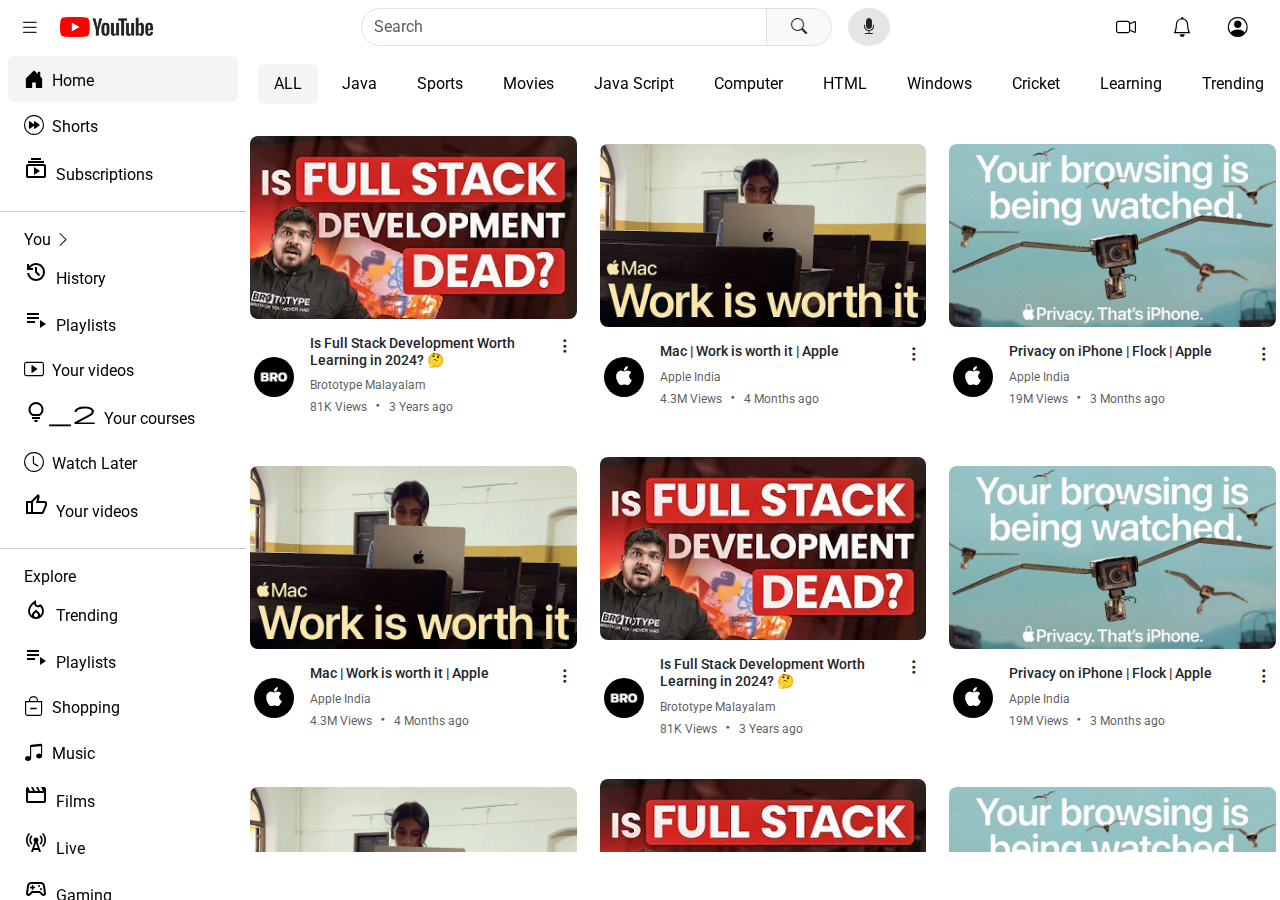
==== commit 720d89ad: "resonsive1 commit" ====
--- a/index.html
+++ b/index.html
@@ -5,700 +5,576 @@
     <meta charset="UTF-8">
     <meta name="viewport" content="width=device-width, initial-scale=1.0">
     <title>Youtube</title>
-    <link rel="stylesheet" href="style.css">
+    <link rel="stylesheet" href="https://cdn.jsdelivr.net/npm/bootstrap-icons@1.11.3/font/bootstrap-icons.min.css">
+    <link rel="stylesheet" href="./styles.css">
+    <link rel="preconnect" href="https://fonts.googleapis.com">
     <link rel="icon" type="image/x-icon" href="./images/youtube.svg">
-    <link href="https://fonts.googleapis.com/css2?family=Roboto:wght@400;700&display=swap" rel="stylesheet">
+    <link rel="preconnect" href="https://fonts.gstatic.com" crossorigin>
+    <link
+        href="https://fonts.googleapis.com/css2?family=Montserrat:ital,wght@0,100..900;1,100..900&family=Roboto:ital,wght@0,100;0,300;0,400;0,500;0,700;0,900;1,100;1,300;1,400;1,500;1,700;1,900&display=swap"
+        rel="stylesheet">
     <link href="https://fonts.googleapis.com/css2?family=Material+Symbols+Outlined" rel="stylesheet" />
-
+    <link href="https://cdn.jsdelivr.net/npm/bootstrap@5.3.3/dist/css/bootstrap.min.css" rel="stylesheet"
+        integrity="sha384-QWTKZyjpPEjISv5WaRU9OFeRpok6YctnYmDr5pNlyT2bRjXh0JMhjY6hW+ALEwIH" crossorigin="anonymous">
 </head>
 
 <body>
-    <header>
-        <div class="header-top">
-            <div class="menu-top">
-                <img id="menu-icon" src="images/icons8-menu.svg" alt="menu-icon">
-            </div>
-            <div class="logo-top">
-                <img id="yt-logo-top" src="images/youtube.svg" alt="Youtube">
-                <div class="text-yt">
-                    <span class="logo-text">Y</span>
-                    <span class="logo-char logo-text">ou</span>
-                    <span class="logo-char logo-text">T</span>
-                    <div class="logo-char logo-text">ube</div>
-                    <sup class="logo-text logo-text" id="logo-text-sup">IN</sup>
-                </div>
-            </div>
-            <div class="search-field">
-                <form>
-                    <input class="search-box" type="text" name="search-box" placeholder="Search">
-                    <input class="search-box-icon" type="text" name="search-box-icon" readonly="readonly">
-                </form>
-            </div>
-            <div class="top-btn">
-                <form>
-                    <input class="voice-search-btn top-btn-action" type="button">
-                </form>
-            </div>
-            <div class="top-btn create-btn-top ">
-                <button class="create-btn top-btn-action">Create</button>
-            </div>
-            <div class="top-btn" id="bell-icon">
-                <img class="bell-icon top-btn-action" src="images/bell.png" alt="Bell Icon">
-            </div>
-            <div class="top-btn" id="profile-btn-pos">
-                <input class="profile-btn top-btn-action" type="button">
-            </div>
-        </div>
-    </header>
+    <div class="container-fluid">
+        <div class="row header-top">
+            <div class="col d-flex flex-wrap align-items-center justify-content-md-between position-fixed mx-1">
+                <div class="col col-md-auto d-flex align-items-center">
+                    <i class="bi bi-list yt-icons yt-top-btn rounded-circle p-1 d-none d-md-block" id="menu-btn"></i>
 
-    <div class="main-body">
-        <div class="side-bar">
-            <div class="side-catogories">
-                <div class="side-catogory">
-                    <span class="material-symbols-outlined">
-                        home
-                    </span>
-                    <span>Home</span>
-                </div>
-                <div class="side-catogory">
-                    <span class="material-symbols-outlined">
-                        favorite
-                    </span>
-                    <span>Shorts</span>
-                </div>
-                <div class="side-catogory">
-                    <span class="material-symbols-outlined">
-                        subscriptions
-                    </span>
-                    <span>Subscriptions</span>
-                </div>
-            </div>
-            <!-- </div> -->
-            </section>
-            <hr />
-            <!-- <div class="side-bar"> -->
-            <div class="side-catogories">
-                <div class="side-catogory">
-                    <span>You ></span>
-                </div>
-                <div class="side-catogory">
-                    <span class="material-symbols-outlined">
-                        history
-                    </span>
-                    <span>History</span>
-                </div>
-                <div class="side-catogory">
-                    <span class="material-symbols-outlined">
-                        playlist_play
-                    </span>
-                    <span>Playlist</span>
-                </div>
-                <div class="side-catogory">
-                    <span class="material-symbols-outlined">
-                        schedule
-                    </span>
-                    <span>Watch later</span>
-                </div>
-                <div class="side-catogory">
-                    <span class="material-symbols-outlined">
-                        thumb_up
-                    </span>
-                    <span>Liked videos</span>
-                </div>
-            </div>
-            <hr />
-            <h4 class="side-title">Explore ></h4>
-            <div class="side-catogories">
-                <div class="side-catogory">
-                    <span class="material-symbols-outlined">
-                        local_fire_department
-                    </span>
-                    <span>Trending </span>
-                </div>
-                <div class="side-catogory">
-                    <span class="material-symbols-outlined">
-                        local_mall
-                    </span>
-                    <span>Shopping</span>
-                </div>
-                <div class="side-catogory">
-                    <span class="material-symbols-outlined">
-                        library_music
-                    </span>
-                    <span>Music</span>
-                </div>
-                <div class="side-catogory">
-                    <span class="material-symbols-outlined">
-                        movie
-                    </span>
-                    <span>Movies</span>
-                </div>
-                <div class="side-catogory">
-                    <span class="material-symbols-outlined">
-                        thumb_up
-                    </span>
-                    <span>Liked videos</span>
-                </div>
-                <div class="side-catogory">
-                    <span class="material-symbols-outlined">
-                        cell_tower
-                    </span>
-                    <span>Live</span>
-                </div>
-                <div class="side-catogory">
-                    <span class="material-symbols-outlined">
-                        sports_esports
-                    </span>
-                    <span>Gaming</span>
-                </div>
-                <div class="side-catogory">
-                    <span class="material-symbols-outlined">
-                        newspaper
-                    </span>
-                    <span>News</span>
-                </div>
-                <div class="side-catogory">
-                    <span class="material-symbols-outlined">
-                        trophy
-                    </span>
-                    <span>Sports</span>
-                </div>
-                <div class="side-catogory">
-                    <span class="material-symbols-outlined">
-                        lightbulb_2
-                    </span>
-                    <span>Courses</span>
-                </div>
-                <div class="side-catogory">
-                    <span class="material-symbols-outlined">
-                        styler
-                    </span>
-                    <span>Fashion</span>
-                </div>
-                <div class="side-catogory">
-                    <span class="material-symbols-outlined">
-                        podcasts
-                    </span>
-                    <span>Podcasts</span>
-                </div>
-            </div>
-        </div>
-        <div class="right-main">
-            <div class="reccomentation">
-                <button class="recc-text">
-                    <label>All</label>
-                </button>
-                <button class="recc-text">
-                    <label>Music</label>
-                </button>
-                <button class="recc-text">
-                    <label>Code</label>
-                </button>
-                <button class="recc-text">
-                    <label>Podcast</label>
-                </button>
-                <button class="recc-text">
-                    <label>T-series</label>
-                </button>
-                <button class="recc-text">
-                    <label>Trailers</label>
-                </button>
-                <button class="recc-text">
-                    <label>Webseries</label>
-                </button>
-                <button class="recc-text">
-                    <label>HTML</label>
-                </button>
-                <button class="recc-text">
-                    <label>JAva</label>
-                </button>
-                <button class="recc-text">
-                    <label>Trending</label>
-                </button>
-                <button class="recc-text">
-                    <label>Travell</label>
-                </button>
-                <button class="recc-text">
-                    <label>Games</label>
-                </button>
-                <button class="recc-text">
-                    <label>Football</label>
-                </button>
-                <button class="recc-text">
-                    <label>News</label>
-                </button>
-                <button class="recc-text">
-                    <label>JAva</label>
-                </button>
-                <button class="recc-text">
-                    <label>Trending</label>
-                </button>
-                <button class="recc-text">
-                    <label>Travell</label>
-                </button>
-                <button class="recc-text">
-                    <label>Games</label>
-                </button>
-                <button class="recc-text">
-                    <label>Football</label>
-                </button>
-                <button class="recc-text">
-                    <label>News</label>
-                </button>
-                <button class="recc-text">
-                    <label>Football</label>
-                </button>
-                <button class="recc-text">
-                    <label>News</label>
-                </button>
-                <button class="recc-text">
-                    <label>JAva</label>
-                </button>
-            </div>
-            <div class="video-main">
-                <div class="video-box">
-                    <div class="video-thumbnail">
-                        <img class="thumbnail" src="images/leo_ord-thumb.jpeg" alt="">
-                        <div class="video-duration">
-                            <span class="video-duration-text">05:23</span>
-                        </div>
-                    </div>
-                    <div class="video-description">
-                        <div class="video-desc-profile">
-                            <img class="channel-icon-video" src="images/sony-prof.jpg" alt="">
-                        </div>
-                        <div class="video-desc-sec">
-                            <div class="video-desc-row1">
-                                <div class="title-video">
-                                    <span class="title-txt">
-                                        Leo - Ordinary Person Video | Thalapathy Vijay | Anirudh Ravichander
-                                    </span>
-                                </div>
-                                <span class="material-symbols-outlined">
-                                    more_vert
-                                </span>
-                            </div>
-                            <div class="channel-name-div">
-                                <span class="channel-name desc-below">
-                                    SonyMusicSouthVEVO
-                                </span>
-                                <span class="channel-tooltip">
-                                    SonyMusicSouthVEVO
-                                </span>
-                            </div>
-                            <div>
-                                <span class="view-count desc-below">
-                                    23M views
-                                </span>
-                                <span class="desc-below">
-                                    &middot
-                                </span>
-                                <span class="video-date desc-below">
-                                    1 month ago
-                                </span>
-                            </div>
-                        </div>
-                    </div>
-                </div>
-                <div class="video-box">
-                    <div class="video-thumbnail">
-                        <img class="thumbnail" src="images/leo_ord-thumb.jpeg" alt="">
-                        <div class="video-duration">
-                            <span class="video-duration-text">05:23</span>
-                        </div>
-                    </div>
-                    <div class="video-description">
-                        <div class="video-desc-profile">
-                            <img class="channel-icon-video" src="images/sony-prof.jpg" alt="">
-                        </div>
-                        <div class="video-desc-sec">
-                            <div class="video-desc-row1">
-                                <div class="title-video">
-                                    <span class="title-txt">
-                                        Leo - Ordinary Person Video | Thalapathy Vijay | Anirudh Ravichander
-                                    </span>
-                                </div>
-                                <span class="material-symbols-outlined">
-                                    more_vert
-                                </span>
-                            </div>
-                            <div class="channel-name-div">
-                                <span class="channel-name desc-below">
-                                    SonyMusicSouthVEVO
-                                </span>
-                                <span class="channel-tooltip">
-                                    SonyMusicSouthVEVO
-                                </span>
-                            </div>
-                            <div>
-                                <span class="view-count desc-below">
-                                    23M views
-                                </span>
-                                <span class="desc-below">
-                                    &middot
-                                </span>
-                                <span class="video-date desc-below">
-                                    1 month ago
-                                </span>
-                            </div>
-                        </div>
-                    </div>
-                </div>
-                <div class="video-box">
-                    <div class="video-thumbnail">
-                        <img class="thumbnail" src="images/leo_ord-thumb.jpeg" alt="">
-                        <div class="video-duration">
-                            <span class="video-duration-text">05:23</span>
-                        </div>
-                    </div>
-                    <div class="video-description">
-                        <div class="video-desc-profile">
-                            <img class="channel-icon-video" src="images/sony-prof.jpg" alt="">
-                        </div>
-                        <div class="video-desc-sec">
-                            <div class="video-desc-row1">
-                                <div class="title-video">
-                                    <span class="title-txt">
-                                        Leo - Ordinary Person Video | Thalapathy Vijay | Anirudh Ravichander
-                                    </span>
-                                </div>
-                                <span class="material-symbols-outlined">
-                                    more_vert
-                                </span>
-                            </div>
-                            <div class="channel-name-div">
-                                <span class="channel-name desc-below">
-                                    SonyMusicSouthVEVO
-                                </span>
-                                <span class="channel-tooltip">
-                                    SonyMusicSouthVEVO
-                                </span>
-                            </div>
-                            <div>
-                                <span class="view-count desc-below">
-                                    23M views
-                                </span>
-                                <span class="desc-below">
-                                    &middot
-                                </span>
-                                <span class="video-date desc-below">
-                                    1 month ago
-                                </span>
-                            </div>
-                        </div>
-                    </div>
-                </div>
-                <div class="video-box">
-                    <div class="video-thumbnail">
-                        <img class="thumbnail" src="images/leo_ord-thumb.jpeg" alt="">
-                        <div class="video-duration">
-                            <span class="video-duration-text">05:23</span>
-                        </div>
-                    </div>
-                    <div class="video-description">
-                        <div class="video-desc-profile">
-                            <img class="channel-icon-video" src="images/sony-prof.jpg" alt="">
-                        </div>
-                        <div class="video-desc-sec">
-                            <div class="video-desc-row1">
-                                <div class="title-video">
-                                    <span class="title-txt">
-                                        Leo - Ordinary Person Video | Thalapathy Vijay | Anirudh Ravichander
-                                    </span>
-                                </div>
-                                <span class="material-symbols-outlined">
-                                    more_vert
-                                </span>
-                            </div>
-                            <div class="channel-name-div">
-                                <span class="channel-name desc-below">
-                                    SonyMusicSouthVEVO
-                                </span>
-                                <span class="channel-tooltip">
-                                    SonyMusicSouthVEVO
-                                </span>
-                            </div>
-                            <div>
-                                <span class="view-count desc-below">
-                                    23M views
-                                </span>
-                                <span class="desc-below">
-                                    &middot
-                                </span>
-                                <span class="video-date desc-below">
-                                    1 month ago
-                                </span>
-                            </div>
-                        </div>
-                    </div>
-                </div>
-                <div class="video-box">
-                    <div class="video-thumbnail">
-                        <img class="thumbnail" src="images/leo_ord-thumb.jpeg" alt="">
-                        <div class="video-duration">
-                            <span class="video-duration-text">05:23</span>
-                        </div>
-                    </div>
-                    <div class="video-description">
-                        <div class="video-desc-profile">
-                            <img class="channel-icon-video" src="images/sony-prof.jpg" alt="">
-                        </div>
-                        <div class="video-desc-sec">
-                            <div class="video-desc-row1">
-                                <div class="title-video">
-                                    <span class="title-txt">
-                                        Leo - Ordinary Person Video | Thalapathy Vijay | Anirudh Ravichander
-                                    </span>
-                                </div>
-                                <span class="material-symbols-outlined">
-                                    more_vert
-                                </span>
-                            </div>
-                            <div class="channel-name-div">
-                                <span class="channel-name desc-below">
-                                    SonyMusicSouthVEVO
-                                </span>
-                                <span class="channel-tooltip">
-                                    SonyMusicSouthVEVO
-                                </span>
-                            </div>
-                            <div>
-                                <span class="view-count desc-below">
-                                    23M views
-                                </span>
-                                <span class="desc-below">
-                                    &middot
-                                </span>
-                                <span class="video-date desc-below">
-                                    1 month ago
-                                </span>
-                            </div>
-                        </div>
-                    </div>
-                </div>
-                <div class="video-box">
-                    <div class="video-thumbnail">
-                        <img class="thumbnail" src="images/leo_ord-thumb.jpeg" alt="">
-                        <div class="video-duration">
-                            <span class="video-duration-text">05:23</span>
-                        </div>
-                    </div>
-                    <div class="video-description">
-                        <div class="video-desc-profile">
-                            <img class="channel-icon-video" src="images/sony-prof.jpg" alt="">
-                        </div>
-                        <div class="video-desc-sec">
-                            <div class="video-desc-row1">
-                                <div class="title-video">
-                                    <span class="title-txt">
-                                        Leo - Ordinary Person Video | Thalapathy Vijay | Anirudh Ravichander
-                                    </span>
-                                </div>
-                                <span class="material-symbols-outlined">
-                                    more_vert
-                                </span>
-                            </div>
-                            <div class="channel-name-div">
-                                <span class="channel-name desc-below">
-                                    SonyMusicSouthVEVO
-                                </span>
-                                <span class="channel-tooltip">
-                                    SonyMusicSouthVEVO
-                                </span>
-                            </div>
-                            <div>
-                                <span class="view-count desc-below">
-                                    23M views
-                                </span>
-                                <span class="desc-below">
-                                    &middot
-                                </span>
-                                <span class="video-date desc-below">
-                                    1 month ago
-                                </span>
-                            </div>
-                        </div>
-                    </div>
-                </div>
-                <div class="video-box">
-                    <div class="video-thumbnail">
-                        <img class="thumbnail" src="images/leo_ord-thumb.jpeg" alt="">
-                        <div class="video-duration">
-                            <span class="video-duration-text">05:23</span>
-                        </div>
-                    </div>
-                    <div class="video-description">
-                        <div class="video-desc-profile">
-                            <img class="channel-icon-video" src="images/sony-prof.jpg" alt="">
-                        </div>
-                        <div class="video-desc-sec">
-                            <div class="video-desc-row1">
-                                <div class="title-video">
-                                    <span class="title-txt">
-                                        Leo - Ordinary Person Video | Thalapathy Vijay | Anirudh Ravichander
-                                    </span>
-                                </div>
-                                <span class="material-symbols-outlined">
-                                    more_vert
-                                </span>
-                            </div>
-                            <div class="channel-name-div">
-                                <span class="channel-name desc-below">
-                                    SonyMusicSouthVEVO
-                                </span>
-                                <span class="channel-tooltip">
-                                    SonyMusicSouthVEVO
-                                </span>
-                            </div>
-                            <div>
-                                <span class="view-count desc-below">
-                                    23M views
-                                </span>
-                                <span class="desc-below">
-                                    &middot
-                                </span>
-                                <span class="video-date desc-below">
-                                    1 month ago
-                                </span>
-                            </div>
-                        </div>
-                    </div>
-                </div>
-                <div class="video-box">
-                    <div class="video-thumbnail">
-                        <img class="thumbnail" src="images/leo_ord-thumb.jpeg" alt="">
-                        <div class="video-duration">
-                            <span class="video-duration-text">05:23</span>
-                        </div>
-                    </div>
-                    <div class="video-description">
-                        <div class="video-desc-profile">
-                            <img class="channel-icon-video" src="images/sony-prof.jpg" alt="">
-                        </div>
-                        <div class="video-desc-sec">
-                            <div class="video-desc-row1">
-                                <div class="title-video">
-                                    <span class="title-txt">
-                                        Leo - Ordinary Person Video | Thalapathy Vijay | Anirudh Ravichander
-                                    </span>
-                                </div>
-                                <span class="material-symbols-outlined">
-                                    more_vert
-                                </span>
-                            </div>
-                            <div class="channel-name-div">
-                                <span class="channel-name desc-below">
-                                    SonyMusicSouthVEVO
-                                </span>
-                                <span class="channel-tooltip">
-                                    SonyMusicSouthVEVO
-                                </span>
-                            </div>
-                            <div>
-                                <span class="view-count desc-below">
-                                    23M views
-                                </span>
-                                <span class="desc-below">
-                                    &middot
-                                </span>
-                                <span class="video-date desc-below">
-                                    1 month ago
-                                </span>
-                            </div>
-                        </div>
-                    </div>
-                </div>
-                <div class="video-box">
-                    <div class="video-thumbnail">
-                        <img class="thumbnail" src="images/leo_ord-thumb.jpeg" alt="">
-                        <div class="video-duration">
-                            <span class="video-duration-text">05:23</span>
-                        </div>
-                    </div>
-                    <div class="video-description">
-                        <div class="video-desc-profile">
-                            <img class="channel-icon-video" src="images/sony-prof.jpg" alt="">
-                        </div>
-                        <div class="video-desc-sec">
-                            <div class="video-desc-row1">
-                                <div class="title-video">
-                                    <span class="title-txt">
-                                        Leo - Ordinary Person Video | Thalapathy Vijay | Anirudh Ravichander
-                                    </span>
-                                </div>
-                                <span class="material-symbols-outlined">
-                                    more_vert
-                                </span>
-                            </div>
-                            <div class="channel-name-div">
-                                <span class="channel-name desc-below">
-                                    SonyMusicSouthVEVO
-                                </span>
-                                <span class="channel-tooltip">
-                                    SonyMusicSouthVEVO
-                                </span>
-                            </div>
-                            <div>
-                                <span class="view-count desc-below">
-                                    23M views
-                                </span>
-                                <span class="desc-below">
-                                    &middot
-                                </span>
-                                <span class="video-date desc-below">
-                                    1 month ago
-                                </span>
-                            </div>
-                        </div>
-                    </div>
-                </div>
-                <div class="video-box">
-                    <div class="video-thumbnail">
-                        <img class="thumbnail" src="images/leo_ord-thumb.jpeg" alt="">
-                        <div class="video-duration">
-                            <span class="video-duration-text">05:23</span>
-                        </div>
-                    </div>
-                    <div class="video-description">
-                        <div class="video-desc-profile">
-                            <img class="channel-icon-video" src="images/sony-prof.jpg" alt="">
-                        </div>
-                        <div class="video-desc-sec">
-                            <div class="video-desc-row1">
-                                <div class="title-video">
-                                    <span class="title-txt">
-                                        Leo - Ordinary Person Video | Thalapathy Vijay | Anirudh Ravichander
-                                    </span>
-                                </div>
-                                <span class="material-symbols-outlined">
-                                    more_vert
-                                </span>
-                            </div>
-                            <div class="channel-name-div">
-                                <span class="channel-name desc-below">
-                                    SonyMusicSouthVEVO
-                                </span>
-                                <span class="channel-tooltip">
-                                    SonyMusicSouthVEVO
-                                </span>
-                            </div>
-                            <div>
-                                <span class="view-count desc-below">
-                                    23M views
-                                </span>
-                                <span class="desc-below">
-                                    &middot
-                                </span>
-                                <span class="video-date desc-below">
-                                    1 month ago
-                                </span>
-                            </div>
-                        </div>
-                    </div>
+                    <i class="bi bi-list yt-icons yt-top-btn rounded-circle p-1 d-sm-block d-md-none " id="menu-sm-btn"
+                        onclick="alert('Inline alert test');"></i>
+                    <img class="ms-3" src="./images/yt-logo-png.png" width="93px" alt="Logo">
+                </div>
+                <div class="col col-md-6 col-lg-5 d-none d-md-flex align-items-center justify-content-center">
+                    <div style="width: 90%;">
+                        <div class="input-group mb-2 mt-2">
+                            <input type="text" class="form-control input-box-left" placeholder="Search">
+                            <button class="input-group-text input-box-right ps-4 pe-4 search-right" id="basic-addon2">
+                                <i class="bi bi-search"></i>
+                            </button>
+                        </div>
+                    </div>
+                    <div style="width: 10%;" class="mic-button ">
+                        <i class=" btn rounded-circle bi bi-mic-fill yt-icons ms-3"></i>
+                    </div>
+                </div>
+                <div class="d-md-none search-mobile">
+                    <a class="yt-top-btn rounded-circle p-2 mx-2" href="#">
+                        <i class="bi bi-search yt-icons"></i>
+                    </a>
+                    <a class="yt-top-btn rounded-circle p-2 mx-2" href="#">
+                        <i class="bi bi-mic-fill yt-icons"></i>
+                    </a>
+                </div>
+                <div class="col-md-auto px-2">
+                    <a class="yt-top-btn rounded-circle p-2 mx-2" href="#" id="sm-n">
+                        <i class="bi bi-camera-video yt-icons"></i>
+                    </a>
+                    <a class="yt-top-btn rounded-circle p-2 mx-2" href="#" id="sm-n">
+                        <i class="bi bi-bell yt-icons"></i>
+                    </a>
+                    <a class="yt-top-btn rounded-circle p-2 mx-2" href="#">
+                        <i class="bi bi-person-circle yt-icons"></i>
+                    </a>
                 </div>
             </div>
         </div>
     </div>
+    <div class="main-body">
+        <div class="side-bar-small col-auto min-vh-100 justify-content-center d-none" id="small-sidebar">
+            <ul class="nav nav-pills flex-column mb-auto">
+                <li class="nav-item side-list-sm">
+                    <br>
+                    <a href="#" class="nav-link d-flex flex-column align-items-center my-1">
+                        <i class="bi bi-house-door-fill side-icon-sm"></i>
+                        <span class="side-title-sm">Home</span>
+                    </a>
+                    <a href="#" class="nav-link d-flex flex-column align-items-center my-1">
+                        <i class="bi bi-fast-forward-circle side-icon-sm"></i>
+                        <span class="side-title-sm">Shots</span>
+                    </a>
+                    <a href="#" class="nav-link d-flex flex-column align-items-center my-1">
+                        <span class="material-symbols-outlined side-icon-sm">subscriptions</span>
+                        <span class="side-title-sm">Subscriptions</span>
+                    </a>
+                    <a href="#" class="nav-link d-flex flex-column align-items-center my-1">
+                        <i class="bi bi-person-circle side-icon-sm"></i>
+                        <span class="side-title-sm">You</span>
+                    </a>
+                </li>
+            </ul>
+        </div>
+        <div class="col-auto min-vh-100 overflow-y-scroll side-bar-div " id="side-bar">
+            <ul class="nav nav-pills flex-column mb-auto">
+                <li class="nav-item mx-2">
+                    <a href="#" class="nav-link active">
+                        <i class="bi bi-house-door-fill side-icon"></i>
+                        <span class=" d-sm-inline ms-1">Home</span>
+                    </a>
+                </li>
+                <li class="nav-item mx-2">
+                    <a href="#" class="nav-link">
+                        <i class="bi bi-fast-forward-circle side-icon"></i>
+                        <span class=" d-sm-inline ms-1">Shorts</span>
+                    </a>
+                </li>
+                <li class="nav-item mx-2">
+                    <a href="#" class="nav-link">
+                        <span class="material-symbols-outlined side-icon">subscriptions</span>
+                        <span class=" d-sm-inline ms-1">Subscriptions</span>
+                    </a>
+                </li>
+            </ul>
+            <hr>
+            <a href="#" class="nav-link d-none d-md-inline mx-4">
+                You
+                <i class="bi bi-chevron-right"></i>
+            </a>
+            <ul class="nav nav-pills flex-column mb-auto">
+                <li class="nav-item mx-2">
+                    <a href="#" class="nav-link">
+                        <span class="material-symbols-outlined side-icon">history</span>
+                        <span class=" d-sm-inline ms-1">History</span>
+                    </a>
+                </li>
+                <li class="nav-item mx-2">
+                    <a href="#" class="nav-link">
+                        <span class="material-symbols-outlined side-icon">playlist_play</span>
+                        <span class=" d-sm-inline ms-1">Playlists</span>
+                    </a>
+                </li>
+                <li class="nav-item mx-2">
+                    <a href="#" class="nav-link">
+                        <i class="bi bi-play-btn side-icon"></i>
+                        <span class=" d-sm-inline ms-1">Your videos</span>
+                    </a>
+                </li>
+                <li class="nav-item mx-2">
+                    <a href="#" class="nav-link">
+                        <span class="material-symbols-outlined side-icon">lightbulb_2</span>
+                        <span class=" d-sm-inline ms-1">Your courses</span>
+                    </a>
+                </li>
+                <li class="nav-item mx-2">
+                    <a href="#" class="nav-link">
+                        <i class="bi bi-clock side-icon"></i>
+                        <span class=" d-sm-inline ms-1">Watch Later</span>
+                    </a>
+                </li>
+                <li class="nav-item mx-2">
+                    <a href="#" class="nav-link">
+                        <span class="material-symbols-outlined side-icon">thumb_up</span>
+                        <span class=" d-sm-inline ms-1">Your videos</span>
+                    </a>
+                </li>
+            </ul>
+            <hr>
+            <a href="#" class="nav-link d-none d-md-inline mx-4">
+                Explore
+            </a>
+            <ul class="nav nav-pills flex-column mb-auto">
+                <li class="nav-item mx-2">
+                    <a href="#" class="nav-link">
+                        <span class="material-symbols-outlined side-icon">local_fire_department</span>
+                        <span class=" d-sm-inline ms-1">Trending</span>
+                    </a>
+                </li>
+                <li class="nav-item mx-2">
+                    <a href="#" class="nav-link">
+                        <span class="material-symbols-outlined side-icon">playlist_play</span>
+                        <span class=" d-sm-inline ms-1">Playlists</span>
+                    </a>
+                </li>
+                <li class="nav-item mx-2">
+                    <a href="#" class="nav-link">
+                        <i class="bi bi-bag-dash side-icon"></i>
+                        <span class=" d-sm-inline ms-1">Shopping</span>
+                    </a>
+                </li>
+                <li class="nav-item mx-2">
+                    <a href="#" class="nav-link">
+                        <i class="bi bi-music-note-beamed side-icon"></i>
+                        <span class=" d-sm-inline ms-1">Music</span>
+                    </a>
+                </li>
+                <li class="nav-item mx-2">
+                    <a href="#" class="nav-link">
+                        <span class="material-symbols-outlined side-icon">movie</span>
+                        <span class=" d-sm-inline ms-1">Films</span>
+                    </a>
+                </li>
+                <li class="nav-item mx-2">
+                    <a href="#" class="nav-link">
+                        <span class="material-symbols-outlined side-icon">cell_tower</span>
+                        <span class=" d-sm-inline ms-1">Live</span>
+                    </a>
+                </li>
+                <li class="nav-item mx-2">
+                    <a href="#" class="nav-link">
+                        <span class="material-symbols-outlined side-icon">sports_esports</span>
+                        <span class=" d-sm-inline ms-1">Gaming</span>
+                    </a>
+                </li>
+                <li class="nav-item mx-2">
+                    <a href="#" class="nav-link">
+                        <span class="material-symbols-outlined side-icon">newspaper</span>
+                        <span class=" d-sm-inline ms-1">News</span>
+                    </a>
+                </li>
+                <li class="nav-item mx-2">
+                    <a href="#" class="nav-link">
+                        <span class="material-symbols-outlined side-icon">trophy</span>
+                        <span class=" d-sm-inline ms-1">Sport</span>
+                    </a>
+                </li>
+                <li class="nav-item mx-2">
+                    <a href="#" class="nav-link">
+                        <span class="material-symbols-outlined side-icon">lightbulb_2</span>
+                        <span class=" d-sm-inline ms-1">Courses</span>
+                    </a>
+                </li>
+                <li class="nav-item mx-2">
+                    <a href="#" class="nav-link">
+                        <span class="material-symbols-outlined side-icon">styler</span>
+                        <span class=" d-sm-inline ms-1">Fashion & Beauty</span>
+                    </a>
+                </li>
+                <li class="nav-item mx-2">
+                    <a href="#" class="nav-link">
+                        <span class="material-symbols-outlined side-icon">podcasts</span>
+                        <span class=" d-sm-inline ms-1">Poscastr</span>
+                    </a>
+                </li>
+            </ul>
+            <hr>
+            <ul class="nav nav-pills flex-column mb-auto">
+                <li class="nav-item mx-2">
+                    <a href="#" class="nav-link ">
+                        <i class="bi bi-gear side-icon"></i>
+                        <span class=" d-sm-inline ms-1">Settings</span>
+                    </a>
+                </li>
+                <li class="nav-item mx-2">
+                    <a href="#" class="nav-link">
+                        <i class="bi bi-flag side-icon"></i>
+                        <span class=" d-sm-inline ms-1">Report History</span>
+                    </a>
+                </li>
+                <li class="nav-item mx-2">
+                    <a href="#" class="nav-link side-icon">
+                        <i class="bi bi-question-circle"></i>
+                        <span class=" d-sm-inline ms-1">Help</span>
+                    </a>
+                </li>
+                </li>
+                <li class="nav-item mx-2">
+                    <a href="#" class="nav-link">
+                        <i class="bi bi-chat-left-dots side-icon"></i>
+                        <span class=" d-sm-inline ms-1">Send Feedback</span>
+                    </a>
+                </li>
+            </ul>
+            <div class="side-footer d-none d-md-block">
+                <ul class="nav nav-pills flex-row mb-auto p-2 mx-1">
+                    <li>
+                        <a class="px-1" href="#">About </a>
+                    </li>
+                    <li>
+                        <a class="px-1" href="#">Press</a>
+                    </li>
+                    <li>
+                        <a class="px-1" href="#">Copyright </a>
+                    </li>
+                    <li>
+                        <a class="px-1" href="#">Contact us</a>
+                    </li>
+                    <li>
+                        <a class="px-1" href="#">Creator </a>
+                    </li>
+                    <li>
+                        <a class="px-1" href="#">Advertise</a>
+                    </li>
+                    <li>
+                        <a class="px-1" href="#">Developers </a>
+                    </li>
+                </ul>
+                <ul class="nav nav-pills flex-row mb-auto p-2 mx-1">
+                    <li>
+                        <a class="px-1" href="#">Terms </a>
+                    </li>
+                    <li>
+                        <a class="px-1" href="#">Privacy</a>
+                    </li>
+                    <li>
+                        <a class="px-1" href="#">Policy & Safty </a>
+                    </li>
+                    <li>
+                        <a class="px-1" href="#">How YouTube Works</a>
+                    </li>
+                    <li>
+                        <a class="px-1" href="#">Test new features </a>
+                    </li>
+                </ul>
+                <ul class="nav nav-pills flex-row mb-auto p-2 mx-1">
+                    <li>
+                        <a class="px-1 c-google" href="#">© 2024 Google LLC </a>
+                    </li>
+                </ul>
+            </div>
+        </div>
+        <div class="col-auto min-vh-100 overflow-y-scroll side-bar-div-mobile d-md-none d-none" id="side-bar-mobile">
+            <ul class="nav nav-pills flex-column mb-auto">
+                <li class="nav-item mx-2">
+                    <a href="#" class="nav-link active">
+                        <i class="bi bi-house-door-fill"></i>
+                        <span class=" d-sm-inline ms-1" onclick="console.log('Inline click test')">Home</span>
+                    </a>
+                </li>
+                <li class="nav-item mx-2">
+                    <a href="#" class="nav-link">
+                        <i class="bi bi-fast-forward-circle"></i>
+                        <span class=" d-sm-inline ms-1">Shorts</span>
+                    </a>
+                </li>
+                <li class="nav-item mx-2">
+                    <a href="#" class="nav-link">
+                        <span class="material-symbols-outlined">subscriptions</span>
+                        <span class=" d-sm-inline ms-1">Subscriptions</span>
+                    </a>
+                </li>
+            </ul>
+            <hr>
+            <a href="#" class="nav-link d-none d-md-inline mx-4">
+                You
+                <i class="bi bi-chevron-right"></i>
+            </a>
+            <ul class="nav nav-pills flex-column mb-auto">
+                <li class="nav-item mx-2">
+                    <a href="#" class="nav-link">
+                        <span class="material-symbols-outlined">
+                            history</span>
+                        <span class=" d-sm-inline ms-1">History</span>
+                    </a>
+                </li>
+                <li class="nav-item mx-2">
+                    <a href="#" class="nav-link">
+                        <span class="material-symbols-outlined">playlist_play</span>
+                        <span class=" d-sm-inline ms-1">Playlists</span>
+                    </a>
+                </li>
+                <li class="nav-item mx-2">
+                    <a href="#" class="nav-link">
+                        <i class="bi bi-play-btn"></i>
+                        <span class=" d-sm-inline ms-1">Your videos</span>
+                    </a>
+                </li>
+                <li class="nav-item mx-2">
+                    <a href="#" class="nav-link">
+                        <span class="material-symbols-outlined">lightbulb_2</span>
+                        <span class=" d-sm-inline ms-1">Your courses</span>
+                    </a>
+                </li>
+                <li class="nav-item mx-2">
+                    <a href="#" class="nav-link">
+                        <i class="bi bi-clock"></i>
+                        <span class=" d-sm-inline ms-1">Watch Later</span>
+                    </a>
+                </li>
+                <li class="nav-item mx-2">
+                    <a href="#" class="nav-link">
+                        <span class="material-symbols-outlined">thumb_up</span>
+                        <span class=" d-sm-inline ms-1">Your videos</span>
+                    </a>
+                </li>
+            </ul>
+        </div>
+        <div class="main-section">
+            <div class="position-fixed overflow-auto w-100 suggestions ">
+                <ul class="nav nav-pills flex-row flex-nowrap mb-auto p-2">
+                    <li class="nav-item px-1"><a href="#" class="nav-link text-nowrap active"> ALL</a></li>
+                    <li class="nav-item px-1"><a href="#" class="nav-link text-nowrap"> Java</a></li>
+                    <li class="nav-item px-1"><a href="#" class="nav-link text-nowrap"> Sports</a></li>
+                    <li class="nav-item px-1"><a href="#" class="nav-link v"> Movies</a></li>
+                    <li class="nav-item px-1"><a href="#" class="nav-link text-nowrap">Java Script </a></li>
+                    <li class="nav-item px-1"><a href="#" class="nav-link text-nowrap"> Computer</a></li>
+                    <li class="nav-item px-1"><a href="#" class="nav-link text-nowrap"> HTML</a></li>
+                    <li class="nav-item px-1"><a href="#" class="nav-link text-nowrap"> Windows</a></li>
+                    <li class="nav-item px-1"><a href="#" class="nav-link text-nowrap"> Cricket</a></li>
+                    <li class="nav-item px-1"><a href="#" class="nav-link text-nowrap"> Learning</a></li>
+                    <li class="nav-item px-1"><a href="#" class="nav-link text-nowrap"> Trending</a></li>
+                    <li class="nav-item px-1"><a href="#" class="nav-link text-nowrap"> Java</a></li>
+                    <li class="nav-item px-1"><a href="#" class="nav-link text-nowrap"> Sports</a></li>
+                    <li class="nav-item px-1"><a href="#" class="nav-link text-nowrap"> Movies</a></li>
+                    <li class="nav-item px-1"><a href="#" class="nav-link text-nowrap"> Java Script</a></li>
+                    <li class="nav-item px-1"><a href="#" class="nav-link text-nowrap"> Computer</a></li>
+                    <li class="nav-item px-1"><a href="#" class="nav-link text-nowrap"> HTML</a></li>
+                    <li class="nav-item px-1"><a href="#" class="nav-link text-nowrap"> Windows</a></li>
+                    <li class="nav-item px-1"><a href="#" class="nav-link text-nowrap"> Cricket</a></li>
+                    <li class="nav-item px-1"><a href="#" class="nav-link text-nowrap"> Learning</a></li>
+                    <li class="nav-item px-1"><a href="#" class="nav-link text-nowrap"> Trending</a></li>
+                </ul>
+            </div>
+            <div class="videos-section">
+                <div class="card border-0 m-1 video-grid ">
+                    <img src="./images/thumb1.webp" class="card-img-top rounded-3" alt="...">
+                    <div class="card-body d-flex justify-content-between align-items-start px-1">
+                        <div class="d-flex align-items-center">
+                            <div class="me-2">
+                                <img src="./images/bro_logo.jpg" class="card-channel-logo">
+                            </div>
+                            <div class="d-flex flex-column ms-2 video-desc">
+                                <h5 class="card-title f-16 h-50">Is Full Stack Development Worth Learning in 2024? 🤔
+                                </h5>
+                                <span class="card-text text-muted">Brototype Malayalam</span>
+                                <span class="card-text text-muted">81K Views <i class="bi bi-dot"></i> 3 Years
+                                    ago</span>
+                            </div>
+                        </div>
+                        <i class="bi bi-three-dots-vertical"></i>
+                    </div>
+                </div>
+                <div class="card border-0 m-1 video-grid">
+                    <img src="./images/thumb3-apple.webp" class="card-img-top rounded-3" alt="...">
+                    <div class="card-body d-flex justify-content-between align-items-start px-1">
+                        <div class="d-flex align-items-center">
+                            <div class="me-2">
+                                <img src="./images/apple-logo.jpg" class="card-channel-logo" alt="Channel Logo">
+                            </div>
+                            <div class="d-flex flex-column ms-2 video-desc">
+                                <h5 class="card-title f-16 h-50">Mac | Work is worth it | Apple</h5>
+                                <span class="card-text text-muted">Apple India</span>
+                                <span class="card-text text-muted">4.3M Views <i class="bi bi-dot"></i> 4 Months
+                                    ago</span>
+                            </div>
+                        </div>
+                        <i class="bi bi-three-dots-vertical "></i>
+                    </div>
+                </div>
+                <div class="card border-0 m-1 video-grid">
+                    <img src="./images/thumb2-apple.webp" class="card-img-top rounded-3 w-2" alt="...">
+                    <div class="card-body d-flex justify-content-between align-items-start px-1">
+                        <div class="d-flex align-items-center">
+                            <div class="me-2">
+                                <img src="./images/apple-logo.jpg" class="card-channel-logo" alt="Channel Logo">
+                            </div>
+                            <div class="d-flex flex-column ms-2 video-desc">
+                                <h5 class="card-title f-16 h-50">Privacy on iPhone | Flock | Apple</h5>
+                                <span class="card-text text-muted">Apple India</span>
+                                <span class="card-text text-muted">19M Views <i class="bi bi-dot"></i> 3 Months
+                                    ago</span>
+                            </div>
+                        </div>
+                        <i class="bi bi-three-dots-vertical w-5 "></i>
+                    </div>
+                </div>
+                <div class="card border-0 m-1 video-grid">
+                    <img src="./images/thumb3-apple.webp" class="card-img-top rounded-3" alt="...">
+                    <div class="card-body d-flex justify-content-between align-items-start px-1">
+                        <div class="d-flex align-items-center">
+                            <div class="me-2">
+                                <img src="./images/apple-logo.jpg" class="card-channel-logo" alt="Channel Logo">
+                            </div>
+                            <div class="d-flex flex-column ms-2 video-desc">
+                                <h5 class="card-title f-16 h-50">Mac | Work is worth it | Apple</h5>
+                                <span class="card-text text-muted">Apple India</span>
+                                <span class="card-text text-muted">4.3M Views <i class="bi bi-dot"></i> 4 Months
+                                    ago</span>
+                            </div>
+                        </div>
+                        <i class="bi bi-three-dots-vertical "></i>
+                    </div>
+                </div>
+                <div class="card border-0 m-1 video-grid ">
+                    <img src="./images/thumb1.webp" class="card-img-top rounded-3" alt="...">
+                    <div class="card-body d-flex justify-content-between align-items-start px-1">
+                        <div class="d-flex align-items-center">
+                            <div class="me-2">
+                                <img src="./images/bro_logo.jpg" class="card-channel-logo">
+                            </div>
+                            <div class="d-flex flex-column ms-2 video-desc">
+                                <h5 class="card-title f-16 h-50">Is Full Stack Development Worth Learning in 2024? 🤔
+                                </h5>
+                                <span class="card-text text-muted">Brototype Malayalam</span>
+                                <span class="card-text text-muted">81K Views <i class="bi bi-dot"></i> 3 Years
+                                    ago</span>
+                            </div>
+                        </div>
+                        <i class="bi bi-three-dots-vertical"></i>
+                    </div>
+                </div>
+
+                <div class="card border-0 m-1 video-grid">
+                    <img src="./images/thumb2-apple.webp" class="card-img-top rounded-3 w-2" alt="...">
+                    <div class="card-body d-flex justify-content-between align-items-start px-1">
+                        <div class="d-flex align-items-center">
+                            <div class="me-2">
+                                <img src="./images/apple-logo.jpg" class="card-channel-logo" alt="Channel Logo">
+                            </div>
+                            <div class="d-flex flex-column ms-2 video-desc">
+                                <h5 class="card-title f-16 h-50">Privacy on iPhone | Flock | Apple</h5>
+                                <span class="card-text text-muted">Apple India</span>
+                                <span class="card-text text-muted">19M Views <i class="bi bi-dot"></i> 3 Months
+                                    ago</span>
+                            </div>
+                        </div>
+                        <i class="bi bi-three-dots-vertical w-5 "></i>
+                    </div>
+                </div>
+                <div class="card border-0 m-1     ">
+                    <img src="./images/thumb3-apple.webp" class="card-img-top rounded-3" alt="...">
+                    <div class="card-body d-flex justify-content-between align-items-start px-1">
+                        <div class="w-20">
+                            <img src="./images/apple-logo.jpg" class="card-channel-logo">
+                        </div>
+                        <div class="d-flex flex-column ms-2 video-desc w-75">
+                            <h5 class="card-title f-16 h-50">Mac | Work is worth it | Apple</h5>
+                            <span class="card-text text-muted">Apple India</span>
+                            <span class="card-text text-muted">4.3M Views <i class="bi bi-dot"></i> 4 Months ago</span>
+                        </div>
+                        <i class="bi bi-three-dots-vertical"></i>
+                    </div>
+                </div>
+                <div class="card border-0 m-1 video-grid ">
+                    <img src="./images/thumb1.webp" class="card-img-top rounded-3" alt="...">
+                    <div class="card-body d-flex justify-content-between align-items-start px-1">
+                        <div class="d-flex align-items-center">
+                            <div class="me-2">
+                                <img src="./images/bro_logo.jpg" class="card-channel-logo">
+                            </div>
+                            <div class="d-flex flex-column ms-2 video-desc">
+                                <h5 class="card-title f-16 h-50">Is Full Stack Development Worth Learning in 2024? 🤔
+                                </h5>
+                                <span class="card-text text-muted">Brototype Malayalam</span>
+                                <span class="card-text text-muted">81K Views <i class="bi bi-dot"></i> 3 Years
+                                    ago</span>
+                            </div>
+                        </div>
+                        <i class="bi bi-three-dots-vertical"></i>
+                    </div>
+                </div>
+                <div class="card border-0 m-1 video-grid">
+                    <img src="./images/thumb2-apple.webp" class="card-img-top rounded-3 w-2" alt="...">
+                    <div class="card-body d-flex justify-content-between align-items-start px-1">
+                        <div class="d-flex align-items-center">
+                            <div class="me-2">
+                                <img src="./images/apple-logo.jpg" class="card-channel-logo" alt="Channel Logo">
+                            </div>
+                            <div class="d-flex flex-column ms-2 video-desc">
+                                <h5 class="card-title f-16 h-50">Privacy on iPhone | Flock | Apple</h5>
+                                <span class="card-text text-muted">Apple India</span>
+                                <span class="card-text text-muted">19M Views <i class="bi bi-dot"></i> 3 Months
+                                    ago</span>
+                            </div>
+                        </div>
+                        <i class="bi bi-three-dots-vertical w-5 "></i>
+                    </div>
+                </div>
+                <div class="card border-0 m-1     ">
+                    <img src="./images/thumb3-apple.webp" class="card-img-top rounded-3" alt="...">
+                    <div class="card-body d-flex justify-content-between align-items-start px-1">
+                        <div class="w-20">
+                            <img src="./images/apple-logo.jpg" class="card-channel-logo">
+                        </div>
+                        <div class="d-flex flex-column ms-2 video-desc w-75">
+                            <h5 class="card-title f-16 h-50">Mac | Work is worth it | Apple</h5>
+                            <span class="card-text text-muted">Apple India</span>
+                            <span class="card-text text-muted">4.3M Views <i class="bi bi-dot"></i> 4 Months ago</span>
+                        </div>
+                        <i class="bi bi-three-dots-vertical"></i>
+                    </div>
+                </div>
+            </div>
+        </div>
+    </div>
+
+    <script src="./scripts.js"></script>
+    <script src="https://cdn.jsdelivr.net/npm/bootstrap@5.3.3/dist/js/bootstrap.bundle.min.js"
+        integrity="sha384-YvpcrYf0tY3lHB60NNkmXc5s9fDVZLESaAA55NDzOxhy9GkcIdslK1eN7N6jIeHz"
+        crossorigin="anonymous"></script>
 </body>
 
 </html>--- a/styles.css
+++ b/styles.css
@@ -0,0 +1,238 @@
+* {
+    font-family: Roboto, Trade Gothic, frutiger, and kerning, sans-serif;
+    font-size: 16px;
+}
+
+body {
+    overflow: hidden;
+}
+
+#menu-sm-btn {
+    display: block;
+    position: relative;
+    z-index: 1000;
+    pointer-events: auto;
+}
+
+.input-box-left {
+    border-radius: 25px 0 0 25px !important;
+}
+
+.input-box-left:focus {
+    border-color: #303f9f !important;
+    outline: 0;
+    box-shadow: none !important;
+}
+
+.input-box-right {
+    border-radius: 0 25px 25px 0 !important;
+}
+
+.yt-icons {
+    font-size: 20px;
+}
+
+.mic-button i {
+    cursor: pointer;
+    background: rgba(0, 0, 0, 0.1);
+}
+
+.search-right {
+    background-color: #f8f8f8;
+}
+
+.search-right:hover {
+    background-color: #f0f0f0;
+}
+
+.mic-button i:hover {
+    background-color: #9b9b9b;
+}
+
+li {
+    list-style: none;
+}
+
+a {
+    text-decoration: none !important;
+    color: black !important
+}
+
+.yt-top-btn {
+    background-color: transparent;
+    border: transparent;
+    cursor: pointer;
+}
+
+.yt-top-btn:hover {
+    background-color: #9b9b9b;
+}
+
+.main-section {
+    margin-top: 56px;
+    /* margin-left: 246px; */
+    color: blue;
+}
+
+.side-bar-div {
+    max-width: 246px !important;
+    height: 100vh;
+    top: 56px;
+    left: 0;
+    overflow-y: scroll;
+    position: fixed;
+}
+
+.side-icon {
+    font-size: 20px;
+}
+
+.side-bar-small {
+    width: 90px !important;
+    height: 200vh;
+    top: 56px;
+    left: 0;
+    position: fixed;
+}
+
+.side-title-sm {
+    font-size: 10px;
+}
+
+.side-icon-sm {
+    font-size: 24px;
+}
+
+.side-footer ul li {
+
+    line-height: 16px;
+}
+
+.side-footer ul li a {
+    font-size: 15px;
+    font-weight: 400;
+    color: #606060 !important;
+}
+
+.nav .nav-item :hover {
+    background: rgba(0, 0, 0, 0.05);
+    border-radius: 8px;
+}
+
+.nav-item .active {
+    background: rgba(33, 33, 33, 0.05) !important;
+    border-radius: 8px;
+}
+
+.side-footer ul li .c-google {
+    font-size: 12px;
+    color: #909090 !important;
+}
+
+.videos-section {
+    top: 71px;
+    height: 80vh;
+
+}
+
+.card-channel-logo {
+    width: 40px;
+    height: 40px;
+    border-radius: 25px;
+}
+
+.video-desc h5 {
+    font-size: 14px;
+}
+
+.video-desc span {
+    font-size: 12px;
+}
+
+.videos-section::-webkit-scrollbar {
+    display: none;
+}
+
+.side-bar-div::-webkit-scrollbar,
+.suggestions::-webkit-scrollbar,
+.side-bar-small::-webkit-scrollbar {
+    display: none;
+}
+
+.hide-sidebar {
+    display: none;
+}
+
+
+/* temp style */
+.videos-section {
+    margin-top: 76px;
+    display: grid;
+    grid-template-columns: repeat(auto-fit, minmax(300px, 1fr));
+    justify-content: center;
+    align-items: center;
+    gap: 15px;
+    overflow-y: auto;
+    max-width: calc(100vw - 246px);
+}
+
+.main-body {
+    display: grid;
+    grid-template-columns: 1fr 4fr;
+
+}
+
+.side-bar-small,
+.side-bar-div {
+    grid-area: nav;
+}
+
+.main-section {
+    grid-area: content;
+    ;
+}
+
+
+/* Media queries */
+
+@media only screen and (max-width: 768px) {
+    .side-bar-div-mobile {
+        z-index: 10;
+        background-color: yellow;
+        max-width: 246px !important;
+        height: 100vh;
+        top: 56px;
+        left: 0;
+        overflow-y: scroll;
+        position: fixed;
+    }
+
+    .main-body {
+        display: grid;
+        grid-template-columns: 1fr;
+        position: relative;
+    }
+
+    .main-section {
+        margin-left: 0;
+    }
+
+    .videos-section {
+        max-width: 100vw;
+    }
+
+    .side-bar-div {
+        display: none;
+    }
+
+    .side-bar-small {
+        display: none !important;
+    }
+
+}
+
+@media only screen and (max-width: 449px) {
+    #sm-n {
+        display: none;
+    }
+}